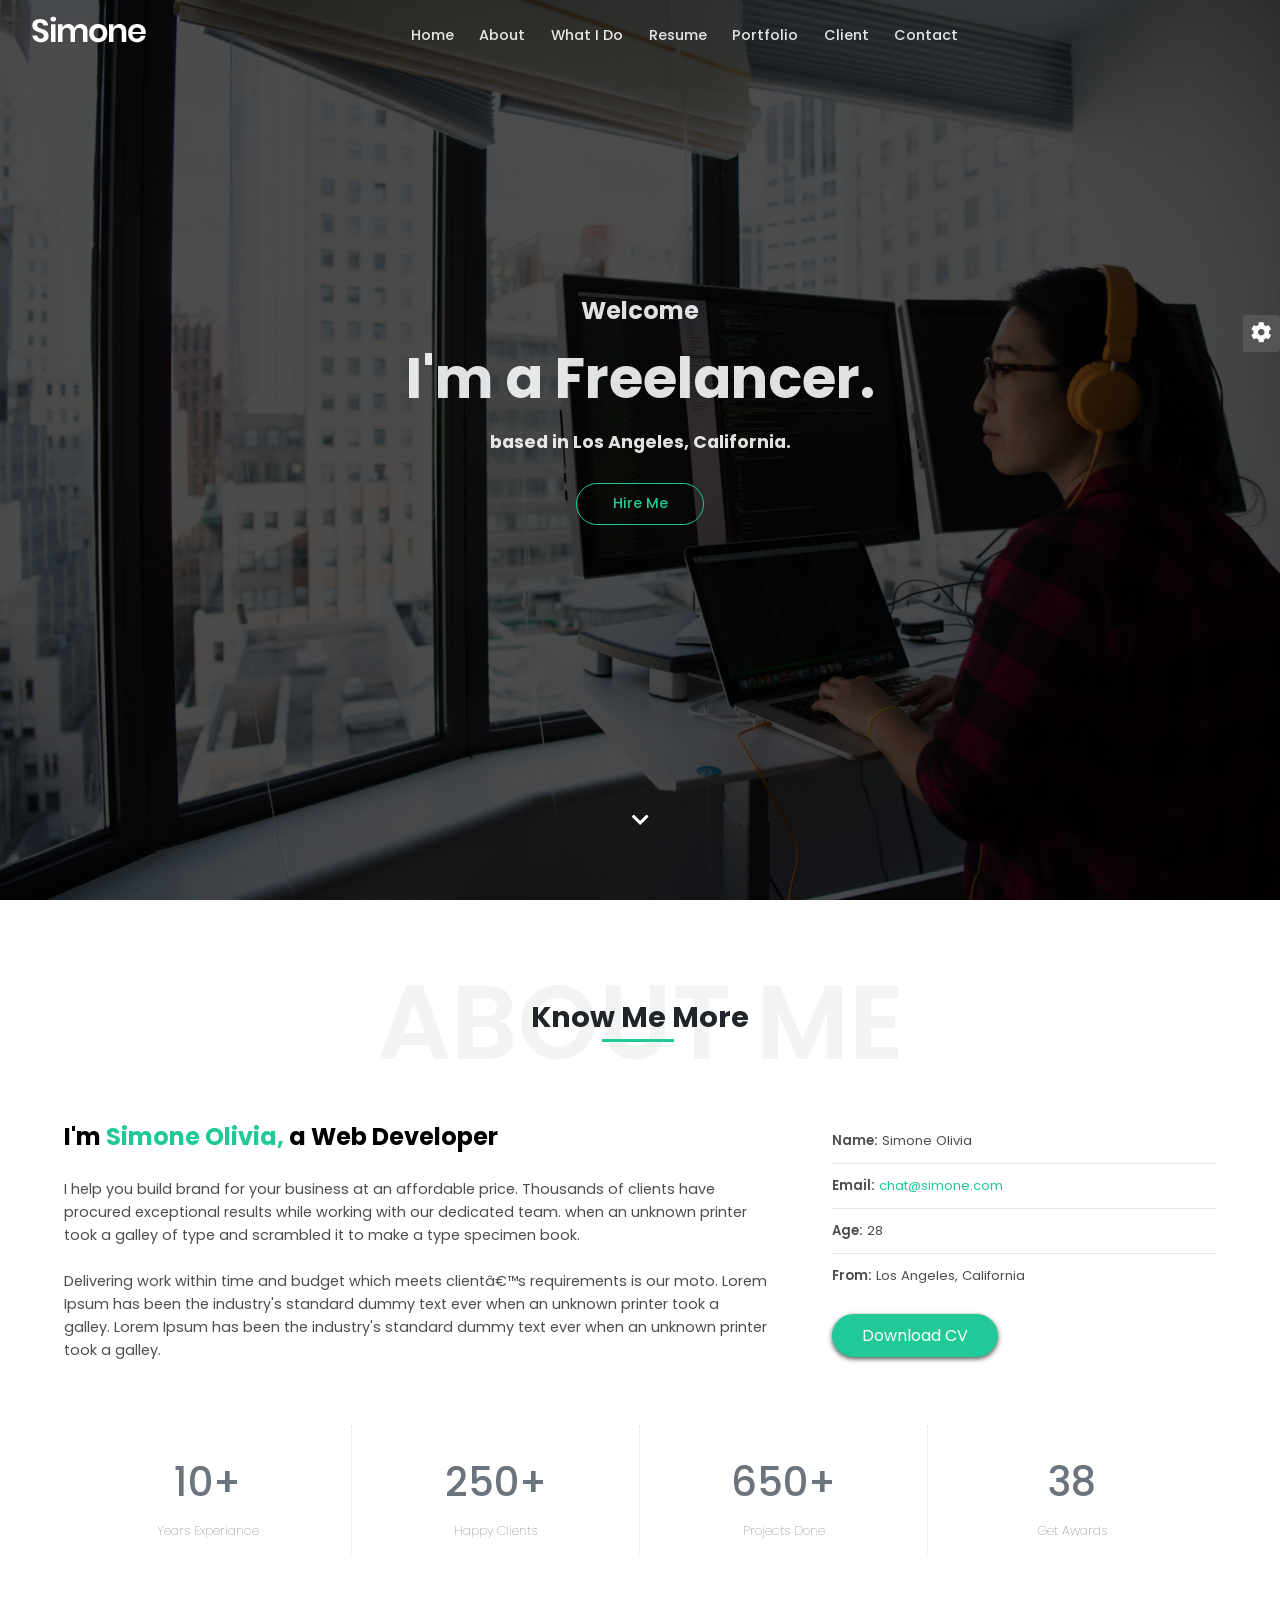
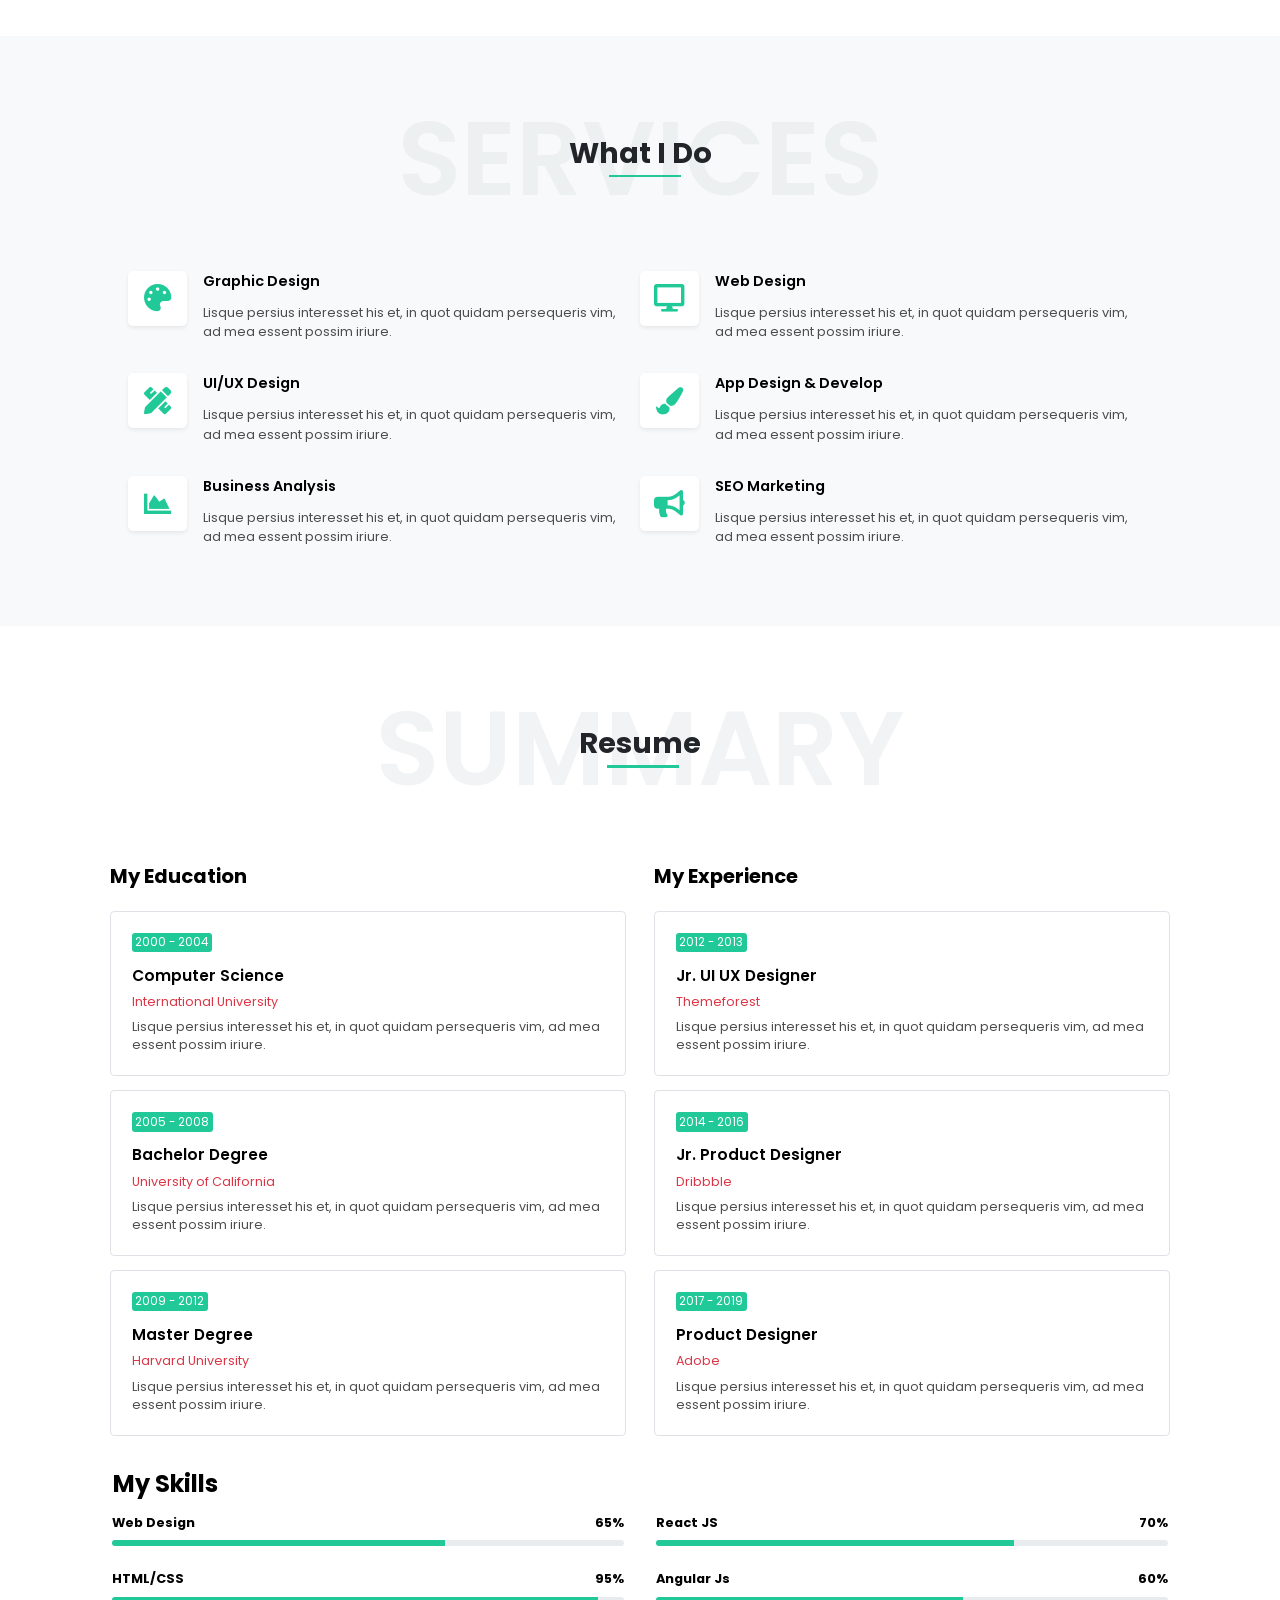
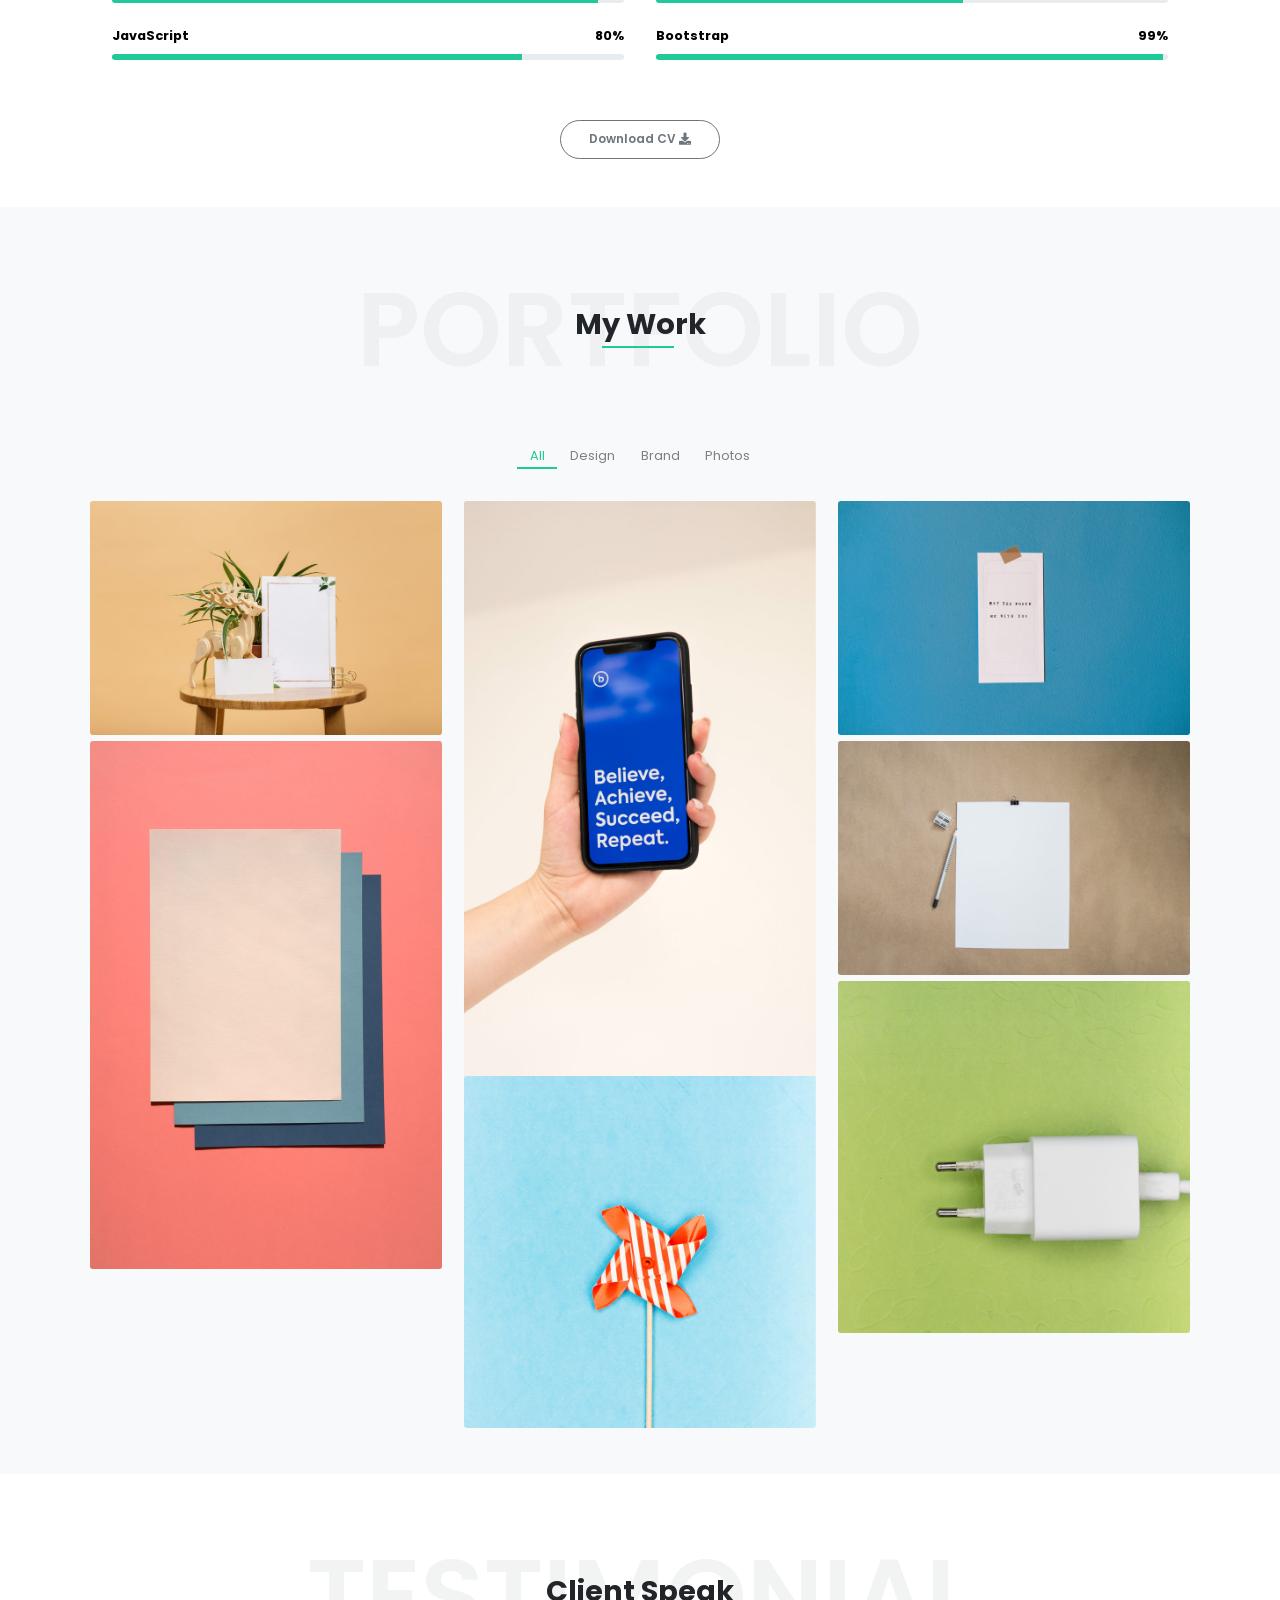
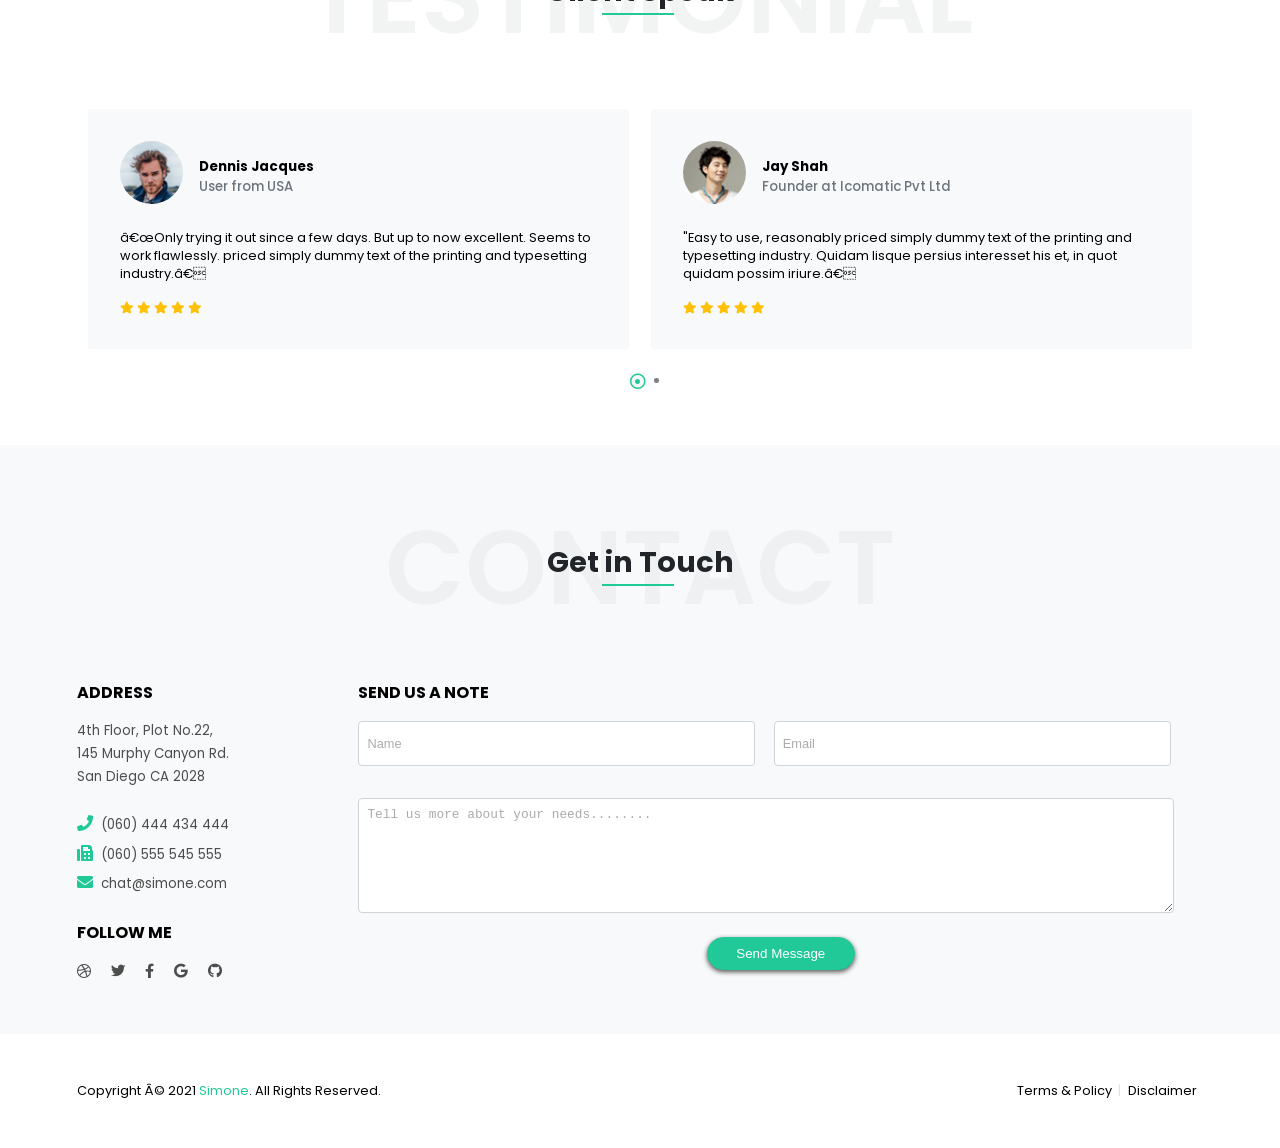
==== home.html @ be61c8c8 "first commit" ====
<html>

<head>
    <title>Simone - Personal Portfolio Template</title>
    <link rel="stylesheet" href="css/all.min.css">
    <link href="https://fonts.googleapis.com/css2?family=Poppins&display=swap" rel="stylesheet">
    <link rel="stylesheet" href="css/style.css">
</head>

<body>

    <section class="home">
        <a href="" class="fas fa-cog setting"></a>
        <nav class="nav-bar">
            <div class="logo">
                <a href="#home">
                    <img src="images/logo-light.png" alt="logo">
                </a>
            </div>
            <a href="" class="toggle"><i class="fas fa-bars"></i></a>
            <div class="ul-nav">
                <ul>
                    <li><a href="#home">Home</a></li>
                    <li><a href="#about">About</a></li>
                    <li><a href="#whatido">What I Do</a></li>
                    <li><a href="#resume">Resume</a></li>
                    <li><a href="#portfolio">Portfolio</a></li>
                    <li><a href="#client">Client</a></li>
                    <li><a href="#contact">Contact</a></li>
                </ul>
            </div>
        </nav>
        <div class="content">
            <div class="bg-layer">
                <div class="for-center">
                    <h3>Welcome</h3>
                    <h1>I'm a Freelancer.</h1>
                    <h4>based in Los Angeles, California.</h4>
                    <a href="#contact" class="btn">Hire Me</a>
                </div>
                <a href="#about" class="icon"><i class="fa fa-chevron-down"></i></a>
            </div>
        </div>
    </section>

    <section class="about" id="about">
        <h2 class="layer2">Know Me More</h2>
        <span class="layer1">ABOUT ME</span>
        <div class="about-content">
            <div class="paragraph">
                <h2>I'm <span class="green">Simone Olivia,</span> a Web Developer</h2>
                <p>I help you build brand for your business at an affordable price. Thousands of clients have procured
                    exceptional results while working with our dedicated team. when an unknown printer took a galley of
                    type
                    and
                    scrambled it to make a type specimen book. <br> <br>

                    Delivering work within time and budget which meets clientâ€™s requirements is our moto. Lorem Ipsum
                    has
                    been
                    the industry's standard dummy text ever when an unknown printer took a galley. Lorem Ipsum has been
                    the
                    industry's standard dummy text ever when an unknown printer took a galley.</p>
            </div>
            <div class="about-info">
                <h4 class="bord-bottom"><span class="bold">Name:</span> Simone Olivia</h4>
                <h4 class="bord-bottom"><span class="bold">Email:</span> <span class="green"> chat@simone.com</span>
                </h4>
                <h4 class="bord-bottom"><span class="bold">Age:</span> 28</h4>
                <h4><span class="bold">From:</span> Los Angeles, California</h4>
                <a href="" class="download-btn">Download CV</a>
            </div>
        </div>
    </section>

    <section class="cv">
        <div class="bord-right for-width">
            <h3>10+</h3>
            <h4>Years Experiance</h4>
        </div>
        <div class="bord-right for-width">
            <h3>250+</h3>
            <h4>Happy Clients</h4>
        </div>
        <div class="bord-right bord-top for-width">
            <h3>650+</h3>
            <h4>Projects Done</h4>
        </div>
        <div class="for-width bord-top">
            <h3>38</h3>
            <h4>Get Awards</h4>
        </div>
    </section>

    <section class="bg-grey" id="whatido">
        <div class="whatido">
            <div class="all-head">
                <h2 class="layer2">What I Do</h2>
                <span class="layer1">SERVICES</span>
            </div>
            <div class="services">
                <div class="service">
                    <i class="fas fa-palette service-icon"></i>
                    <div class="service-content">
                        <h3>Graphic Design</h3>
                        <p>
                            Lisque persius interesset his et, in quot quidam persequeris vim, ad mea essent possim
                            iriure.
                        </p>
                    </div>
                </div>
                <div class="service">
                    <i class="fas fa-desktop service-icon"></i>
                    <div class="service-content">
                        <h3>Web Design</h3>
                        <p>
                            Lisque persius interesset his et, in quot quidam persequeris vim, ad mea essent possim
                            iriure.
                        </p>
                    </div>
                </div>
                <div class="service">
                    <i class="fas fa-pencil-ruler service-icon"></i>
                    <div class="service-content">
                        <h3>UI/UX Design</h3>
                        <p>
                            Lisque persius interesset his et, in quot quidam persequeris vim, ad mea essent possim
                            iriure.
                        </p>
                    </div>
                </div>
                <div class="service">
                    <i class="fas fa-paint-brush service-icon"></i>
                    <div class="service-content">
                        <h3>App Design & Develop</h3>
                        <p>
                            Lisque persius interesset his et, in quot quidam persequeris vim, ad mea essent possim
                            iriure.
                        </p>
                    </div>
                </div>
                <div class="service">
                    <i class="fas fa-chart-area service-icon"></i>
                    <div class="service-content">
                        <h3>Business Analysis</h3>
                        <p>
                            Lisque persius interesset his et, in quot quidam persequeris vim, ad mea essent possim
                            iriure.
                        </p>
                    </div>
                </div>
                <div class="service">
                    <i class="fas fa-bullhorn service-icon"></i>
                    <div class="service-content">
                        <h3>SEO Marketing</h3>
                        <p>
                            Lisque persius interesset his et, in quot quidam persequeris vim, ad mea essent possim
                            iriure.
                        </p>
                    </div>
                </div>
            </div>
        </div>
    </section>

    <section class="resume" id="resume">
        <div class="all-head">
            <h2 class="layer2">Resume</h2>
            <span class="layer1">SUMMARY</span>
        </div>
        <div class="my-resume">
            <div class="resume-info">
                <h2>My Education</h2>
                <div class="card">
                    <h5>2000 - 2004</h5>
                    <h3>Computer Science</h3>
                    <h4>International University</h4>
                    <p>Lisque persius interesset his et, in quot quidam persequeris vim, ad mea essent possim iriure.
                    </p>
                </div>
            </div>
            <div class="resume-info order-2">
                <h2>My Experience</h2>
                <div class="card">
                    <h5>2012 - 2013</h5>
                    <h3>Jr. UI UX Designer</h3>
                    <h4>Themeforest</h4>
                    <p>Lisque persius interesset his et, in quot quidam persequeris vim, ad mea essent possim iriure.
                    </p>
                </div>
            </div>
            <div class="resume-info order-3">
                <div class="card">
                    <h5>2005 - 2008</h5>
                    <h3>Bachelor Degree</h3>
                    <h4>University of California</h4>
                    <p>Lisque persius interesset his et, in quot quidam persequeris vim, ad mea essent possim iriure.
                    </p>
                </div>
            </div>
            <div class="resume-info order-4">
                <div class="card">
                    <h5>2014 - 2016</h5>
                    <h3>Jr. Product Designer</h3>
                    <h4>Dribbble</h4>
                    <p>Lisque persius interesset his et, in quot quidam persequeris vim, ad mea essent possim iriure.
                    </p>
                </div>
            </div>
            <div class="resume-info order-5">
                <div class="card">
                    <h5>2009 - 2012</h5>
                    <h3>Master Degree</h3>
                    <h4>Harvard University</h4>
                    <p>Lisque persius interesset his et, in quot quidam persequeris vim, ad mea essent possim iriure.
                    </p>
                </div>
            </div>
            <div class="resume-info order-6">
                <div class="card">
                    <h5>2017 - 2019</h5>
                    <h3>Product Designer</h3>
                    <h4>Adobe</h4>
                    <p>Lisque persius interesset his et, in quot quidam persequeris vim, ad mea essent possim iriure.
                    </p>
                </div>
            </div>
        </div>

        <h2 style="padding: 1rem 0.7em 0;">My Skills</h2>
        <div class="my-skills">
            <div class="skills">
                <div class="skills-row">
                    <h4>Web Design</h4>
                    <h4>65%</h4>
                </div>
                <div class="line">
                    <div class="div-green" style="width: 65%;"></div>
                    <div class="div-grey" style="width: 35%;"></div>
                </div>
            </div>
            <div class="skills order-2">
                <div class="skills-row">
                    <h4>React JS</h4>
                    <h4>70%</h4>
                </div>
                <div class="line">
                    <div class="div-green" style="width: 70%;"></div>
                    <div class="div-grey" style="width: 30%;"></div>
                </div>
            </div>
            <div class="skills order-3">
                <div class="skills-row">
                    <h4>HTML/CSS</h4>
                    <h4>95%</h4>
                </div>
                <div class="line">
                    <div class="div-green" style="width: 95%;"></div>
                    <div class="div-grey" style="width: 5%;"></div>
                </div>
            </div>
            <div class="skills order-4">
                <div class="skills-row">
                    <h4>Angular Js</h4>
                    <h4>60%</h4>
                </div>
                <div class="line">
                    <div class="div-green" style="width: 60%;"></div>
                    <div class="div-grey" style="width: 40%;"></div>
                </div>
            </div>
            <div class="skills order-5">
                <div class="skills-row">
                    <h4>JavaScript</h4>
                    <h4>80%</h4>
                </div>
                <div class="line">
                    <div class="div-green" style="width: 80%;"></div>
                    <div class="div-grey" style="width: 20%;"></div>
                </div>
            </div>
            <div class="skills order-6">
                <div class="skills-row">
                    <h4>Bootstrap</h4>
                    <h4>99%</h4>
                </div>
                <div class="line">
                    <div class="div-green" style="width: 99%;"></div>
                    <div class="div-grey" style="width: 1%;"></div>
                </div>
            </div>
        </div>
        <div class="btn-download">
            <a href="">Download CV <i class="fas fa-download"></i></a>
        </div>
    </section>

    <section class="portfolio bg-grey" id="portfolio">
        <div class="all-head">
            <h2 class="layer2">My Work</h2>
            <span class="layer1">PORTFOLIO</span>
        </div>
        <nav class="nav-work">
            <ul>
                <li class="active"><a href="">All</a></li>
                <li class="active-grey"><a href="">Design</a></li>
                <li class="active-grey"><a href="">Brand</a></li>
                <li class="active-grey"><a href="">Photos</a></li>
            </ul>
        </nav>
        <div class="my-work">
            <div class="project-layer position0">
                <a href="">
                    <img src="images/projects/project-1.jpg" alt="myproject">
                    <div class="project-layer2">
                        <h4>Project Titile</h4>
                        <h5>Category</h5>
                    </div>
                </a>
            </div>
            <div class="project-layer position1">
                <a href="">
                    <img src="images/projects/project-2.jpg" alt="myproject">
                    <div class="project-layer2">
                        <h4>Project Titile</h4>
                        <h5>Category</h5>
                    </div>
                </a>
            </div>
            <div class="position2 project-layer">
                <a href="">
                    <img src="images/projects/project-3.jpg" alt="myproject">
                    <div class="project-layer2">
                        <h4>Project Titile</h4>
                        <h5>Category</h5>
                    </div>
                </a>
            </div>
            <div class="position3 project-layer">
                <a href="">
                    <img src="images/projects/project-4.jpg" alt="myproject">
                    <div class="project-layer2">
                        <h4>Project Titile</h4>
                        <h5>Category</h5>
                    </div>
                </a>
            </div>
            <div class="position4 project-layer">
                <a href="">
                    <img src="images/projects/project-5.jpg" alt="myproject">
                    <div class="project-layer2">
                        <h4>Project Titile</h4>
                        <h5>Category</h5>
                    </div>
                </a>
            </div>
            <div class="position5 project-layer">
                <a href="">
                    <img src="images/projects/project-6.jpg" alt="myproject">
                    <div class="project-layer2">
                        <h4>Project Titile</h4>
                        <h5>Category</h5>
                    </div>
                </a>
            </div>
            <div class="position6 project-layer">
                <a href="">
                    <img src="images/projects/project-7.jpg" alt="myproject">
                    <div class="project-layer2">
                        <h4>Project Titile</h4>
                        <h5>Category</h5>
                    </div>
                </a>
            </div>
        </div>
    </section>

    <section class="reviews" id="review">
        <div class="all-head">
            <h2 class="layer2">Client Speak</h2>
            <span class="layer1">TESTIMONIAL</span>
        </div>
        <div class="review">
            <div class="my-review review-width">
                <div class="acount-info">
                    <img src="images/testimonial/client-sm-3.jpg" alt="">
                    <div class="username">
                        <h5>Dennis Jacques</h5>
                        <h5 class="color-grey">User from USA</h5>
                    </div>
                </div>
                <p>â€œOnly trying it out since a few days. But up to now excellent. Seems to work flawlessly. priced
                    simply
                    dummy text of the printing and typesetting industry.â€</p>
                <div style="font-size: 0.75rem;">
                    <i class="fas fa-star light"></i>
                    <i class="fas fa-star light"></i>
                    <i class="fas fa-star light"></i>
                    <i class="fas fa-star light"></i>
                    <i class="fas fa-star light"></i>
                </div>
            </div>
            <div class="my-review for-hide">
                <div class="acount-info">
                    <img src="images/testimonial/client-sm-1.jpg" alt="">
                    <div class="username">
                        <h5>Jay Shah</h5>
                        <h5 class="color-grey">Founder at Icomatic Pvt Ltd</h5>
                    </div>
                </div>
                <p>"Easy to use, reasonably priced simply dummy text of the printing and typesetting industry. Quidam
                    lisque
                    persius interesset his et, in quot quidam possim iriure.â€</p>
                <div style="font-size: 0.75rem;">
                    <i class="fas fa-star light"></i>
                    <i class="fas fa-star light"></i>
                    <i class="fas fa-star light"></i>
                    <i class="fas fa-star light"></i>
                    <i class="fas fa-star light"></i>
                </div>
            </div>
        </div>
        <div style="display: flex; justify-content: center; margin-bottom:3rem;">
            <a href="" style="margin: 0.5rem;"><i class="far fa-dot-circle"
                    style="color: #20c997;text-shadow: 0px 0px 5px rgba(0 ,0 ,0 , 10%);"></i></a>
            <a href="" class="click">
                <div></div>
            </a>
        </div>

    </section>

    <section class="bg-grey" id="contact">
        <div class="all-head">
            <h2 class="layer2">Get in Touch</h2>
            <span class="layer1">CONTACT</span>
        </div>
        <div class="contact">
            <div class="details order-3">
                <h4>ADDRESS</h4>
                <div>
                    <h5>4th Floor, Plot No.22,</h5>
                    <h5>145 Murphy Canyon Rd.</h5>
                    <h5>San Diego CA 2028</h5>
                </div>
                <br>
                <ul>
                    <li>
                        <i class="fas fa-phone"></i>
                        <h5>(060) 444 434 444</h5>
                    </li>
                    <li>
                        <i class="fas fa-fax"></i>
                        <h5>(060) 555 545 555</h5>
                    </li>
                    <li>
                        <i class="fas fa-envelope"></i>
                        <h5>chat@simone.com</h5>
                    </li>
                </ul>
                <h4>FOLLOW ME</h4>
                <div class="brand">
                    <a href="https://dribbble.com/" class="tooltip">
                        <i class="fab fa-dribbble">
                            <span class="website-name">Dribbble</span>
                        </i>
                    </a>
                    <a href="https://twitter.com/" class="tooltip">
                        <i class="fab fa-twitter">
                            <span class="website-name">Twitter</span>
                        </i>
                    </a>
                    <a href="https://facebook.com/" class="tooltip">
                        <i class="fab fa-facebook-f">
                            <span class="website-name">Facebook</span>
                        </i>
                    </a>
                    <a href="https://google.com/" class="tooltip">
                        <i class="fab fa-google">
                            <span class="website-name">Google</span>
                        </i>
                    </a>
                    <a href="https://github.com/" class="tooltip">
                        <i class="fab fa-github">
                            <span class="website-name">Github</span>
                        </i>
                    </a>
                </div>
            </div>
            <div class="contact-form">
                <h4>SEND US A NOTE</h4>
                <input type="text" name="name" placeholder="Name" required>
                <input type="email" name="email" placeholder="Email" required>
                <textarea name="form-message" class="form-control" required
                    placeholder="Tell us more about your needs........"></textarea>
                <div class="send-msg">
                    <button class="download-btn" type="submit">Send Message </button>
                </div>
            </div>
        </div>
    </section>

    <footer class="footer">
        <p>Copyright Â© 2021 <a href="">Simone</a>. All Rights Reserved.</p>
        <div class="policy">
            <h5>Terms & Policy</h5>
            <span>|</span>
            <h5>Disclaimer</h5>
        </div>
    </footer>

</body>

</html>
---- css/style.css ----
/*
* Prefixed by https://autoprefixer.github.io
* PostCSS: v8.3.6,
* Autoprefixer: v10.3.1
* Browsers: last 4 version
*/

html {
    font-size: 16px;
}

body {
    font-family: "Poppins", sans-serif;
}

* {
    -webkit-box-sizing: border-box;
    box-sizing: border-box;
    margin: 0;
    padding: 0;
}

::-moz-selection {
    background-color: #20c997;
    color: white;
}

::selection {
    background-color: #20c997;
    color: white;
}

.setting {
    color: white;
    text-decoration: none;
    font-size: 1.3rem;
    padding: 0.5rem;
    border-radius: 0.2rem;
    background-color: #555;
    position: fixed;
    top: 35vh;
    right: 0;
}

.nav-bar {
    visibility: visible;
    position: absolute;
    top: 0;
    left: 0;
    right: 0;
    background-color: transparent;
    display: -webkit-box;
    display: -ms-flexbox;
    display: flex;
    overflow: hidden;
}

.fa-bars {
    visibility: hidden;
}

.logo {
    width: 30%;
    padding: 1rem 2rem;
}

.ul-nav ul {
    visibility: visible;
    list-style-type: none;
    display: -webkit-box;
    display: -ms-flexbox;
    display: flex;
    -webkit-box-align: center;
    -ms-flex-align: center;
    align-items: center;
}

.ul-nav ul li {
    padding: 1.4rem 0.8rem;
}

.ul-nav ul li a {
    color: rgba(250, 250, 250, 0.9);
    text-decoration: none;
    font-weight: 500;
    -webkit-transition: color 1s;
    -o-transition: color 1s;
    transition: color 1s;
    font-size: 0.9rem;
}

.ul-nav ul li a:hover {
    color: #20c997;
}

.content {
    background-image: url(../images/intro-bg.jpg);
    background-size: cover;
    height: 100vh;
    background-repeat: no-repeat;
    background-attachment: fixed;
}

.bg-layer {
    background-color: rgba(0, 0, 0, 0.7);
    background-size: 100%;
    height: 100vh;
    color: rgba(250, 250, 250, 0.9);
}

.for-center {
    display: -webkit-box;
    display: -ms-flexbox;
    display: flex;
    -webkit-box-orient: vertical;
    -webkit-box-direction: normal;
    -ms-flex-direction: column;
    flex-direction: column;
    -webkit-box-pack: center;
    -ms-flex-pack: center;
    justify-content: center;
    -webkit-box-align: center;
    -ms-flex-align: center;
    align-items: center;
    height: 90vh;
}

.bg-layer h3 {
    padding: 0.5rem;
    font-size: 1.5rem;
}

.bg-layer h1 {
    font-size: 3.5rem;
    font-weight: bold;
}

.bg-layer h4 {
    padding: 0.5rem;
    font-size: 1.1rem;
}

.btn {
    border: #20c997 solid 0.1rem;
    padding: 0.6rem 2.2rem;
    font-size: 0.9rem;
    margin-top: 1.2rem;
    color: #20c997;
    border-radius: 50rem;
    font-weight: 500;
    -webkit-transition: all 1s;
    -o-transition: all 1s;
    transition: all 1s;
    text-decoration: none;
}

.btn:hover {
    color: white;
    background-color: #20c997;
}

.icon {
    position: relative;
    display: -webkit-box;
    display: -ms-flexbox;
    display: flex;
    -webkit-box-pack: center;
    -ms-flex-pack: center;
    justify-content: center;
    -webkit-animation: swipe 2s infinite;
    animation: swipe 2s infinite;
    color: white;
    font-size: 1.2rem;
    text-decoration: none;
}

@-webkit-keyframes swipe {
    0% {
        top: 0;
        opacity: 0;
    }

    100% {
        top: 30;
        opacity: 1;
    }
}

@keyframes swipe {
    0% {
        top: 0;
        opacity: 0;
    }

    100% {
        top: 30;
        opacity: 1;
    }
}

.about {
    padding: 6rem 0 2rem;
    position: relative;
    display: -webkit-box;
    display: -ms-flexbox;
    display: flex;
    -webkit-box-orient: vertical;
    -webkit-box-direction: normal;
    -ms-flex-direction: column;
    flex-direction: column;
}

.layer1 {
    position: absolute;
    color: #dee3e4;
    font-size: 6.5rem;
    font-weight: 600;
    opacity: 0.4;
    -ms-flex-item-align: center;
    -ms-grid-row-align: center;
    align-self: center;
    top: 45px;
}

.layer2 {
    width: 100%;
    color: #212529;
    font-size: 1.8rem;
    text-align: center;
    position: relative;
    z-index: 1;
}

.layer2::after {
    content: '';
    height: 0.17rem;
    width: 4.5rem;
    background-color: #20c997;
    position: absolute;
    top: 100%;
    left: 47%;
    z-index: 2;
}

.about-content {
    display: -webkit-box;
    display: -ms-flexbox;
    display: flex;
    -webkit-box-orient: horizontal;
    -webkit-box-direction: normal;
    -ms-flex-direction: row;
    flex-direction: row;
    -webkit-box-pack: space-evenly;
    -ms-flex-pack: space-evenly;
    justify-content: space-evenly;
    margin-top: 5rem;
}

.about-content .paragraph {
    width: 55%;
}

.paragraph h2 {
    padding-bottom: 0.5rem;
}

.green {
    color: #20c997;
}

.about-content .about-info {
    width: 30%;
}

.paragraph p {
    color: #4c4d4d;
    margin: 1rem 0;
    font-size: 0.9rem;
    line-height: 1.6;
}

.bold {
    font-weight: 600;
}

.about-info h4 {
    color: #4c4d4d;
    font-weight: normal;
    font-size: 0.82rem;
}

.about-info .bord-bottom {
    border-bottom: 0.1rem solid #eaeaea;
}

.about-info h4 {
    padding: 0.75rem 0;
}

.download-btn {
    display: inline-block;
    text-decoration: none;
    color: white;
    background-color: #20c997;
    border-radius: 50rem;
    border: solid 0.1rem #20c997;
    margin: 1rem 0;
    padding: 0.5rem 1.8rem;
    -webkit-box-shadow: 0px 2px 5px #000a;
    box-shadow: 0px 2px 5px #000a;
    -webkit-transition: all 1s;
    -o-transition: all 1s;
    transition: all 1s;
}

.download-btn:hover {
    background-color: #1baa80;
    border-color: #1baa80;
}

.cv {
    display: -webkit-box;
    display: -ms-flexbox;
    display: flex;
    -webkit-box-orient: horizontal;
    -webkit-box-direction: normal;
    -ms-flex-direction: row;
    flex-direction: row;
    -ms-flex-wrap: wrap;
    flex-wrap: wrap;
    -webkit-box-pack: space-evenly;
    -ms-flex-pack: space-evenly;
    justify-content: space-evenly;
    width: 90%;
    margin: 0 auto 4rem;
}

.cv h3 {
    color: #6c757d;
    font-size: 2.5rem;
    font-weight: 500;
    padding: 0.6rem 0;
}

.cv h4 {
    color: #4c4d4d;
    font-size: 0.8rem;
    font-weight: 100;
}

.for-width {
    display: -webkit-box;
    display: -ms-flexbox;
    display: flex;
    -webkit-box-orient: vertical;
    -webkit-box-direction: normal;
    -ms-flex-direction: column;
    flex-direction: column;
    width: 25%;
    padding: 1rem 0;
    margin: 1rem 0;
    -ms-flex-line-pack: center;
    align-content: center;
    -webkit-box-pack: center;
    -ms-flex-pack: center;
    justify-content: center;
    text-align: center;
}

.bord-right {
    border-right: 0.1rem dotted #dee3e4;
}

.bg-grey {
    background-color: #f8f9fa;
}

.whatido {
    width: 80%;
    margin: auto;
    background-color: #f8f9fa;
    padding: 0 0 3rem 0;
}

.all-head {
    padding: 6rem 0;
    position: relative;
    display: -webkit-box;
    display: -ms-flexbox;
    display: flex;
    -webkit-box-orient: vertical;
    -webkit-box-direction: normal;
    -ms-flex-direction: column;
    flex-direction: column;
}

.services {
    display: -webkit-box;
    display: -ms-flexbox;
    display: flex;
    -webkit-box-orient: horizontal;
    -webkit-box-direction: normal;
    -ms-flex-flow: row wrap;
    flex-flow: row wrap;
    -webkit-box-pack: space-evenly;
    -ms-flex-pack: space-evenly;
    justify-content: space-evenly;
}

.service {
    width: 50%;
    display: -webkit-box;
    display: -ms-flexbox;
    display: flex;
    padding: 0 0 2rem;
}

.service-icon {
    color: #20c997;
    background-color: white;
    display: -webkit-box;
    display: -ms-flexbox;
    display: flex;
    width: 85px;
    height: 55px;
    font-size: 1.7rem;
    border-radius: 5px;
    -webkit-box-align: center;
    -ms-flex-align: center;
    align-items: center;
    -webkit-box-pack: center;
    -ms-flex-pack: center;
    justify-content: center;
    -webkit-box-shadow: 0 .125rem .25rem rgba(0, 0, 0, .075);
    box-shadow: 0 .125rem .25rem rgba(0, 0, 0, .075);
}

.service-content {
    padding: 0 1rem;
}

.service-content h3 {
    font-size: 0.9rem;
    font-weight: 600;
}

.service-content p {
    font-size: 0.8rem;
    color: #4c4d4d;
    padding-top: 0.7rem;
    line-height: 1.5;
}

.resume {
    width: 85%;
    margin: auto;
}

.my-resume {
    display: -webkit-box;
    display: -ms-flexbox;
    display: flex;
    -webkit-box-orient: horizontal;
    -webkit-box-direction: normal;
    -ms-flex-flow: row wrap;
    flex-flow: row wrap;
    -webkit-box-pack: center;
    -ms-flex-pack: center;
    justify-content: center;
    -webkit-box-align: center;
    -ms-flex-align: center;
    align-items: center;
}

.resume-info {
    width: 50%;
    font-size: 14px;
    padding: 0 1em 1em;
}

.resume-info h2 {
    font-size: 1.4em;
    padding-bottom: 1em;
}

.card {
    border: solid 1px #dee2e6;
    padding: 1.5em;
    border-radius: 0.3em;
}

.card h5 {
    display: inline-block;
    background-color: #20c997;
    border-radius: 3px;
    color: white;
    font-weight: normal;
    padding: 0.1em 0.3em;
    margin-bottom: 1em;
}

.card h3 {
    font-weight: 600;
    font-size: 1.1em;
    padding-bottom: 0.4em;
}

.card h4 {
    font-weight: 400;
    padding-bottom: 0.6em;
    color: #dc3545;
    font-size: 0.9em;
}

.card p {
    font-size: 0.9em;
    font-weight: 400;
    color: #4c4d4d;
}

.my-skills {
    display: -webkit-box;
    display: -ms-flexbox;
    display: flex;
    -webkit-box-orient: horizontal;
    -webkit-box-direction: normal;
    -ms-flex-flow: row wrap;
    flex-flow: row wrap;
    -webkit-box-pack: start;
    -ms-flex-pack: start;
    justify-content: flex-start;
    -webkit-box-align: center;
    -ms-flex-align: center;
    align-items: center;
    padding-bottom: 3em;
}

.skills-row {
    display: -webkit-box;
    display: -ms-flexbox;
    display: flex;
    -ms-flex-wrap: wrap;
    flex-wrap: wrap;
    -webkit-box-pack: justify;
    -ms-flex-pack: justify;
    justify-content: space-between;
    padding: 1em 0 0.7em;
    font-size: 0.8em;
}

.skills {
    width: 50%;
    padding: 0 1em 0.7em;
}

.line {
    display: -webkit-box;
    display: -ms-flexbox;
    display: flex;
}

.div-green {
    background-color: #20c997;
    height: 6px;
    border-top-left-radius: 3px;
    border-bottom-left-radius: 3px;
}

.div-grey {
    background-color: #e9ecef;
    height: 6px;
    border-top-right-radius: 3px;
    border-bottom-right-radius: 3px;
}

.btn-download {
    display: -webkit-box;
    display: -ms-flexbox;
    display: flex;
    -webkit-box-pack: center;
    -ms-flex-pack: center;
    justify-content: center;
    padding-bottom: 3rem;
}

.btn-download a {
    font-size: 0.75em;
    font-weight: 600;
    text-decoration: none;
    color: #6c757d;
    border: #6c757d solid 1.5px;
    padding: 0.8em 2.3em;
    border-radius: 50rem;
    -webkit-transition: all 1s;
    -o-transition: all 1s;
    transition: all 1s;
}

.btn-download a:hover {
    color: white;
    background-color: #6c757d;
}

.nav-work {
    display: -webkit-box;
    display: -ms-flexbox;
    display: flex;
    -webkit-box-pack: center;
    -ms-flex-pack: center;
    justify-content: center;
    padding-bottom: 2rem;
}

.nav-work ul {
    list-style-type: none;
    display: -webkit-box;
    display: -ms-flexbox;
    display: flex;
}

.nav-work ul li {
    padding: 0 0.8rem;
}

.nav-work ul li a {
    display: inline-block;
    text-decoration: none;
    -webkit-transition: color 1s;
    -o-transition: color 1s;
    transition: color 1s;
    font-size: 0.8rem;
}

.nav-work ul li a:hover {
    color: #20c997;
}

.active {
    border-bottom: solid 2px #20c997;
}

.active a {
    color: #20c997;
}

.active-grey a {
    color: #7b8084;
}

.my-work {
    background-color: #f8f9fa;
    height: 973px;
    display: -webkit-box;
    display: -ms-flexbox;
    display: flex;
    -webkit-box-orient: horizontal;
    -webkit-box-direction: normal;
    -ms-flex-flow: row wrap;
    flex-flow: row wrap;
    -webkit-box-pack: justify;
    -ms-flex-pack: justify;
    justify-content: space-between;
    width: 86%;
    margin: auto;
    position: relative;
}

.project-layer {
    width: 32%;
    display: inline-block;
    padding-bottom: 1rem;
}

.my-work a {
    width: 100%;
    display: inline-block;
    text-decoration: none;
    position: relative;
    border-radius: 3px;
    overflow: hidden;
}

.my-work a img {
    width: 100%;
    -webkit-transition: all 0.2s;
    -o-transition: all 0.2s;
    transition: all 0.2s;
}

.position0 {
    position: absolute;
    top: 0;
    left: 0;
}

.position1 {
    position: absolute;
    top: 0;
    left: 50%;
    -webkit-transform: translateX(-50%);
    -ms-transform: translateX(-50%);
    transform: translateX(-50%);
}

.position2 {
    position: absolute;
    top: 0;
    right: 0;
}

.position3 {
    position: absolute;
    top: 240px;
    left: 0;
}

.position4 {
    position: absolute;
    top: 240px;
    right: 0;
}

.position5 {
    position: absolute;
    top: 480px;
    right: 0;
}

.position6 {
    position: absolute;
    top: 575px;
    left: 50%;
    -webkit-transform: translateX(-50%);
    -ms-transform: translateX(-50%);
    transform: translateX(-50%);
}

.project-layer2 {
    width: 100%;
    height: 100%;
    top: 0;
    position: absolute;
    background-color: rgba(0, 0, 0, 0.7);
    font-weight: 400;
    color: white;
    z-index: 2;
    display: -webkit-box;
    display: -ms-flexbox;
    display: flex;
    -webkit-box-orient: vertical;
    -webkit-box-direction: normal;
    -ms-flex-direction: column;
    flex-direction: column;
    -webkit-box-pack: center;
    -ms-flex-pack: center;
    justify-content: center;
    -webkit-box-align: center;
    -ms-flex-align: center;
    align-items: center;
    opacity: 0;
    -webkit-transition: opacity 0.2s;
    -o-transition: opacity 0.2s;
    transition: opacity 0.2s;
}

.project-layer:hover img {
    -webkit-transform: scale(1.04);
    -ms-transform: scale(1.04);
    transform: scale(1.04);
    -webkit-filter: blur(2px);
    filter: blur(2px);
}

.project-layer2:hover {
    opacity: 1;
}

.review {
    width: 88%;
    margin: 0 auto 1em;
    display: -webkit-box;
    display: -ms-flexbox;
    display: flex;
    -ms-flex-pack: distribute;
    justify-content: space-around;
}

.my-review {
    width: 48%;
    background-color: #f8f9fa;
    border-radius: 3px;
    padding: 2rem;
}

.light {
    color: #ffc107;
}

.acount-info {
    display: -webkit-box;
    display: -ms-flexbox;
    display: flex;
}

.username {
    display: -webkit-box;
    display: -ms-flexbox;
    display: flex;
    -webkit-box-orient: vertical;
    -webkit-box-direction: normal;
    -ms-flex-direction: column;
    flex-direction: column;
    padding: 1rem;
}

.acount-info img {
    border-radius: 50%;
    width: 63px;
    height: 63px;
}

.color-grey {
    color: #6c757d;
    font-weight: 500;
}

.my-review p {
    font-size: 0.8rem;
    padding: 1rem 0;
}

.click {
    color: #7b8084;
    display: -webkit-box;
    display: -ms-flexbox;
    display: flex;
    -webkit-box-align: center;
    -ms-flex-align: center;
    align-items: center;
}

.click div {
    position: relative;
    height: 5px;
    width: 5px;
    background-color: #7b8084;
    border-radius: 44%;
    -webkit-transition: all 0.3s;
    -o-transition: all 0.3s;
    transition: all 0.3s;
}

.click div::before {
    content: '';
    position: absolute;
    top: 0;
    left: -5px;
    -webkit-transform: translateY(-31%);
    -ms-transform: translateY(-31%);
    transform: translateY(-31%);
    height: 12px;
    width: 12px;
    border-radius: 30px;
    border: solid 1.5px;
    border-color: #fff;
    -webkit-transition: all 0.3s;
    -o-transition: all 0.3s;
    transition: all 0.3s;
}

.click:hover div::before {
    border-color: #20c997;
    -webkit-box-shadow: 0px 0px 5px rgba(0, 0, 0, 10%);
    box-shadow: 0px 0px 5px rgba(0, 0, 0, 10%);
}

.click:hover div {
    background-color: #20c997;
    -webkit-box-shadow: 0px 0px 5px rgba(0, 0, 0, 10%);
    box-shadow: 0px 0px 5px rgba(0, 0, 0, 10%);
}

.footer {
    display: -webkit-box;
    display: -ms-flexbox;
    display: flex;
    width: 88%;
    margin: 3rem auto;
    -webkit-box-pack: justify;
    -ms-flex-pack: justify;
    justify-content: space-between;
}

.footer p {
    font-size: 0.8rem;
}

.footer a {
    text-decoration: none;
    color: #20c997;
}

.policy {
    display: -webkit-box;
    display: -ms-flexbox;
    display: flex;
}

.policy h5 {
    font-weight: normal;
    font-size: 0.8rem;
    padding: 0 0.4rem;
}

.policy h5:hover {
    color: #20c997;
}

.policy span {
    font-weight: normal;
    font-size: 0.8rem;
    color: #dee2e6;
}

.contact {
    display: -webkit-box;
    display: -ms-flexbox;
    display: flex;
    width: 88%;
    margin: auto;
    padding-bottom: 3rem;
}

.details {
    width: 25%;
}

.details h4 {
    padding-bottom: 1rem;
}

.details h5 {
    color: #4c4d4d;
    font-weight: normal;
    padding-bottom: 0.2rem;
}

.details ul {
    list-style-type: none;
    padding-bottom: 1rem;
}

.details ul li {
    display: -webkit-box;
    display: -ms-flexbox;
    display: flex;
    padding-bottom: 0.4rem;
}

.details ul i {
    color: #20c997;
    margin-right: 0.5rem;
}

.brand a {
    text-decoration: none;
    color: #4c4d4d;
    padding-right: 1rem;
    font-size: 0.9rem;
}

.brand a:hover .fa-dribbble {
    color: #ea4c89;
}

.brand a:hover .fa-twitter {
    color: #00ACEE;
}

.brand a:hover .fa-facebook-f {
    color: #3B5998;
}

.brand a:hover .fa-google {
    color: #DD4B39;
}

.brand a:hover .fa-github {
    color: #333;
}

.tooltip {
    position: relative;
}

.tooltip .website-name {
    font-size: 0.7rem;
    visibility: hidden;
    width: 60px;
    background-color: #000;
    color: #f1f0f0;
    text-align: center;
    border-radius: 3px;
    padding: 0.4rem;
    position: absolute;
    top: -140%;
    left: -70%;
    z-index: 1;
}

.tooltip .website-name::after {
    content: "";
    position: absolute;
    top: 100%;
    left: 50%;
    -webkit-transform: translateX(-50%);
    -ms-transform: translateX(-50%);
    transform: translateX(-50%);
    border: solid 5px;
    border-color: #000 #0000 #0000 #0000;
}

.tooltip:hover .website-name {
    visibility: visible;
}

.contact-form {
    width: 75%;
}

.contact-form h4 {
    padding-bottom: 1rem;
}

.contact-form input {
    border: 1px solid #ced4da;
    border-radius: 0.25rem;
    width: 47%;
    height: 45px;
    margin-right: 0.9rem;
    padding: 0.5rem;
}

.contact-form textarea {
    margin-top: 2rem;
    padding: 0.5rem;
    border: 1px solid #ced4da;
    border-radius: 0.25rem;
    width: 96.5%;
    height: 115px;
}

::-webkit-input-placeholder {
    color: #aaabac;
    font-size: 0.8rem;
}

::-moz-placeholder {
    color: #aaabac;
    font-size: 0.8rem;
}

:-ms-input-placeholder {
    color: #aaabac;
    font-size: 0.8rem;
}

::-ms-input-placeholder {
    color: #aaabac;
    font-size: 0.8rem;
}

::placeholder {
    color: #aaabac;
    font-size: 0.8rem;
}

.send-msg {
    display: -webkit-box;
    display: -ms-flexbox;
    display: flex;
    -webkit-box-pack: center;
    -ms-flex-pack: center;
    justify-content: center;
    margin-top: 0.5rem;
}

/* Extra small devices (phones, 600px and down) */

@media screen and (max-width: 600px) {
    html {
        font-size: 12px;
    }

    .toggle {
        text-decoration: none;
        text-align: center;
        display: inline-block;
        position: absolute;
        right: 5rem;
        top: 1.7rem;
    }

    .fa-bars {
        visibility: visible;
        font-size: 1.7rem;
        color: white;
    }

    .ul-nav ul {
        visibility: hidden;
    }

    .bg-layer h1 {
        font-size: 3rem;
    }

    .bg-layer h4 {
        font-size: 1.2rem;
    }

    .about {
        padding: 6rem 0 2rem;
        position: relative;
        display: -webkit-box;
        display: -ms-flexbox;
        display: flex;
        -webkit-box-orient: vertical;
        -webkit-box-direction: normal;
        -ms-flex-direction: column;
        flex-direction: column;
    }

    .layer1 {
        font-size: 5rem;
    }

    .about-content {
        -webkit-box-orient: vertical;
        -webkit-box-direction: normal;
        -ms-flex-direction: column;
        flex-direction: column;
        -webkit-box-pack: center;
        -ms-flex-pack: center;
        justify-content: center;
    }

    .about-content .paragraph {
        width: 90%;
        margin: auto;
        text-align: center;
    }

    .about-content .about-info {
        width: 95%;
        margin: auto;
    }

    .paragraph p {
        font-size: 1rem;
        padding-bottom: 2rem;
    }

    .about-info h4 {
        font-size: 1rem;
    }

    .for-width {
        width: 50%;
        margin: 0rem 0;
        -webkit-box-pack: start;
        -ms-flex-pack: start;
        justify-content: flex-start;
    }

    .bord-top {
        border-top: 0.1rem dotted #dee3e4;
    }

    .whatido {
        padding: 0 0 0 0;
    }

    .services {
        -webkit-box-orient: vertical;
        -webkit-box-direction: normal;
        -ms-flex-flow: column wrap;
        flex-flow: column wrap;
    }

    .service {
        width: 100%;
    }

    .service-content h3 {
        font-size: 1.2rem;
    }

    .service-content p {
        font-size: 1.2rem;
    }

    .my-resume {
        -webkit-box-orient: vertical;
        -webkit-box-direction: normal;
        -ms-flex-flow: column wrap;
        flex-flow: column wrap;
    }

    .resume-info {
        width: 100%;
    }

    .order-2 {
        -webkit-box-ordinal-group: 4;
        -ms-flex-order: 3;
        order: 3;
    }

    .order-3 {
        -webkit-box-ordinal-group: 2;
        -ms-flex-order: 1;
        order: 1;
    }

    .order-4 {
        -webkit-box-ordinal-group: 5;
        -ms-flex-order: 4;
        order: 4;
    }

    .order-5 {
        -webkit-box-ordinal-group: 3;
        -ms-flex-order: 2;
        order: 2;
    }

    .order-6 {
        -webkit-box-ordinal-group: 6;
        -ms-flex-order: 5;
        order: 5;
    }

    .my-skills {
        -webkit-box-orient: vertical;
        -webkit-box-direction: normal;
        -ms-flex-flow: column wrap;
        flex-flow: column wrap;
    }

    .skills {
        width: 100%;
    }

    .my-work {
        height: auto;
        -webkit-box-orient: vertical;
        -webkit-box-direction: normal;
        -ms-flex-flow: column wrap;
        flex-flow: column wrap;
        -webkit-box-pack: start;
        -ms-flex-pack: start;
        justify-content: flex-start;
        width: 88%;
    }

    .project-layer {
        width: 100%;
    }

    .position0 {
        position: static;
    }

    .position1 {
        position: static;
        -webkit-transform: translateX(0);
        -ms-transform: translateX(0);
        transform: translateX(0);
    }

    .position2 {
        position: static;
    }

    .position3 {
        position: static;
    }

    .position4 {
        position: static;
    }

    .position5 {
        position: static;
    }

    .position6 {
        position: static;
        -webkit-transform: translateX(0);
        -ms-transform: translateX(0);
        transform: translateX(0);
    }

    .review {
        width: 90%;
        -webkit-box-pack: center;
        -ms-flex-pack: center;
        justify-content: center;
        position: relative;
    }

    .for-hide {
        visibility: hidden;
        position: absolute;
        top: 0;
        left: 0;
        width: 100%;
    }

    .reviews {
        overflow: hidden;
    }

    .review-width {
        width: 100%;
    }

    .footer {
        display: -webkit-box;
        display: -ms-flexbox;
        display: flex;
        -webkit-box-orient: vertical;
        -webkit-box-direction: normal;
        -ms-flex-direction: column;
        flex-direction: column;
        -webkit-box-align: center;
        -ms-flex-align: center;
        align-items: center;
        -webkit-box-pack: center;
        -ms-flex-pack: center;
        justify-content: center;
    }

    .footer p {
        font-size: 1rem;
    }

    .policy h5 {
        font-size: 1rem;
    }

    .policy span {
        font-size: 1rem;
    }

    .contact {
        -webkit-box-orient: vertical;
        -webkit-box-direction: normal;
        -ms-flex-direction: column;
        flex-direction: column;
        width: 90%;
        text-align: center;
    }

    .details {
        width: 100%;
    }

    .details h4 {
        padding-top: 2rem;
        font-size: 1.2rem;
    }

    .details ul {
        display: inline-block;
    }

    .details h5 {
        font-size: 1.1rem;
    }

    .details .fas {
        margin-top: 0.2rem;
        font-size: 1.1rem;
    }

    .brand a {
        font-size: 1.1rem;
    }

    .tooltip .website-name {
        font-size: 0.9rem;
        left: -80%;
    }


    .contact-form {
        width: 100%;
    }

    .contact-form h4 {
        font-size: 1.2rem;
    }

    .contact-form input {
        margin-bottom: 2rem;
        width: 100%;
        height: 40px;
    }

    .contact-form textarea {
        margin-top: 0rem;
        width: 100%;
        height: 110px;
    }

    ::-webkit-input-placeholder {
        font-size: 1rem;
    }

    ::-moz-placeholder {
        font-size: 1rem;
    }

    :-ms-input-placeholder {
        font-size: 1rem;
    }

    ::-ms-input-placeholder {
        font-size: 1rem;
    }

    ::placeholder {
        font-size: 1rem;
    }

}

/* Small devices (portrait tablets and large phones, 600px and up) */

@media screen and (min-width: 600px) and (max-width: 768px) {
    html {
        font-size: 14px;
    }

    .toggle {
        text-decoration: none;
        text-align: center;
        display: inline-block;
        position: absolute;
        right: 5rem;
        top: 1.7rem;
    }

    .fa-bars {
        visibility: visible;
        font-size: 1.7rem;
        color: white;
    }

    .ul-nav ul {
        visibility: hidden;
    }

    .bg-layer h1 {
        font-size: 3rem;
    }

    .bg-layer h4 {
        font-size: 1.2rem;
    }

    .about {
        padding: 6rem 0 2rem;
        position: relative;
        display: -webkit-box;
        display: -ms-flexbox;
        display: flex;
        -webkit-box-orient: vertical;
        -webkit-box-direction: normal;
        -ms-flex-direction: column;
        flex-direction: column;
    }

    .layer1 {
        font-size: 5rem;
    }

    .about-content {
        -webkit-box-orient: vertical;
        -webkit-box-direction: normal;
        -ms-flex-direction: column;
        flex-direction: column;
        -webkit-box-pack: center;
        -ms-flex-pack: center;
        justify-content: center;
    }

    .about-content .paragraph {
        width: 80%;
        margin: auto;
        text-align: center;
    }

    .about-content .about-info {
        width: 85%;
        margin: auto;
    }

    .paragraph p {
        font-size: 1rem;
        padding-bottom: 2rem;
    }

    .about-info h4 {
        font-size: 1rem;
    }

    .cv {
        width: 70%;
    }

    .for-width {
        width: 50%;
        margin: 0rem 0;
        -webkit-box-pack: start;
        -ms-flex-pack: start;
        justify-content: flex-start;
    }

    .bord-top {
        border-top: 0.1rem dotted #dee3e4;
    }

    .whatido {
        padding: 0 0 0 0;
    }

    .services {
        -webkit-box-orient: vertical;
        -webkit-box-direction: normal;
        -ms-flex-flow: column wrap;
        flex-flow: column wrap;
    }

    .service {
        width: 100%;
    }

    .service-content h3 {
        font-size: 1rem;
    }

    .service-content p {
        font-size: 1rem;
    }

    .my-resume {
        -webkit-box-orient: vertical;
        -webkit-box-direction: normal;
        -ms-flex-flow: column wrap;
        flex-flow: column wrap;
    }

    .resume-info {
        width: 90%;
    }

    .order-2 {
        -webkit-box-ordinal-group: 4;
        -ms-flex-order: 3;
        order: 3;
    }

    .order-3 {
        -webkit-box-ordinal-group: 2;
        -ms-flex-order: 1;
        order: 1;
    }

    .order-4 {
        -webkit-box-ordinal-group: 5;
        -ms-flex-order: 4;
        order: 4;
    }

    .order-5 {
        -webkit-box-ordinal-group: 3;
        -ms-flex-order: 2;
        order: 2;
    }

    .order-6 {
        -webkit-box-ordinal-group: 6;
        -ms-flex-order: 5;
        order: 5;
    }

    .my-skills {
        -webkit-box-orient: vertical;
        -webkit-box-direction: normal;
        -ms-flex-flow: column wrap;
        flex-flow: column wrap;
    }

    .skills {
        width: 100%;
    }

    .my-work {
        height: 1000px;
        -webkit-box-orient: horizontal;
        -webkit-box-direction: normal;
        -ms-flex-flow: row wrap;
        flex-flow: row wrap;
        width: 70%;
    }

    .project-layer {
        width: 48%;
    }

    .position0 {
        position: absolute;
        top: 0;
        left: 0;
    }

    .position1 {
        position: absolute;
        top: 0;
        right: 0;
        -webkit-transform: translateX(0);
        -ms-transform: translateX(0);
        transform: translateX(0);
    }

    .position2 {
        position: absolute;
        top: 170px;
        left: 0;
    }

    .position3 {
        position: absolute;
        top: 340px;
        left: 0;
    }

    .position4 {
        position: absolute;
        top: 425px;
        right: 10;
    }

    .position5 {
        position: absolute;
        top: 595px;
        right: 10;
    }

    .position6 {
        position: absolute;
        top: 720px;
        left: 0;
        -webkit-transform: translateX(0);
        -ms-transform: translateX(0);
        transform: translateX(0);
    }

    .review {
        width: 70%;
        -webkit-box-pack: center;
        -ms-flex-pack: center;
        justify-content: center;
        position: relative;
    }

    .for-hide {
        visibility: hidden;
        position: absolute;
        top: 0;
        left: 0;
        width: 100%;
    }

    .reviews {
        overflow: hidden;
    }

    .review-width {
        width: 100%;
    }

    .footer {
        display: -webkit-box;
        display: -ms-flexbox;
        display: flex;
        -webkit-box-orient: vertical;
        -webkit-box-direction: normal;
        -ms-flex-direction: column;
        flex-direction: column;
        -webkit-box-align: center;
        -ms-flex-align: center;
        align-items: center;
        -webkit-box-pack: center;
        -ms-flex-pack: center;
        justify-content: center;
    }

    .footer p {
        font-size: 1rem;
    }

    .policy h5 {
        font-size: 1rem;
    }

    .policy span {
        font-size: 1rem;
    }

    .contact {
        -webkit-box-orient: vertical;
        -webkit-box-direction: normal;
        -ms-flex-direction: column;
        flex-direction: column;
        width: 70%;
        text-align: center;
    }

    .details {
        width: 100%;
    }

    .details h4 {
        padding-top: 2rem;
        font-size: 1.2rem;
    }

    .details ul {
        display: inline-block;
    }

    .details h5 {
        font-size: 0.9rem;
    }

    .details .fas {
        margin-top: 0.2rem;
        font-size: 1.1rem;
    }

    .brand a {
        font-size: 1.1rem;
    }

    .tooltip .website-name {
        font-size: 0.9rem;
        left: -80%;
    }


    .contact-form {
        width: 100%;
    }

    .contact-form h4 {
        font-size: 1.2rem;
    }

    .contact-form input {
        margin-bottom: 2rem;
        width: 100%;
        height: 40px;
    }

    .contact-form textarea {
        margin-top: 0rem;
        width: 100%;
        height: 110px;
    }

    ::-webkit-input-placeholder {
        font-size: 1rem;
    }

    ::-moz-placeholder {
        font-size: 1rem;
    }

    :-ms-input-placeholder {
        font-size: 1rem;
    }

    ::-ms-input-placeholder {
        font-size: 1rem;
    }

    ::placeholder {
        font-size: 1rem;
    }

}

/* Medium devices (landscape tablets, 768px and up) */

@media screen and (min-width: 768px) and (max-width: 992px) {
    html {
        font-size: 14px;
    }

    .toggle {
        text-decoration: none;
        text-align: center;
        display: inline-block;
        position: absolute;
        right: 5rem;
        top: 1.7rem;
    }

    .fa-bars {
        visibility: visible;
        font-size: 1.7rem;
        color: white;
    }

    .ul-nav ul {
        visibility: hidden;
    }

    .bg-layer h1 {
        font-size: 3rem;
    }

    .bg-layer h4 {
        font-size: 1.2rem;
    }

    .about {
        padding: 6rem 0 2rem;
        position: relative;
        display: -webkit-box;
        display: -ms-flexbox;
        display: flex;
        -webkit-box-orient: vertical;
        -webkit-box-direction: normal;
        -ms-flex-direction: column;
        flex-direction: column;
    }

    .layer1 {
        font-size: 5rem;
    }

    .about-content {
        -webkit-box-orient: vertical;
        -webkit-box-direction: normal;
        -ms-flex-direction: column;
        flex-direction: column;
        -webkit-box-pack: center;
        -ms-flex-pack: center;
        justify-content: center;
    }

    .about-content .paragraph {
        width: 80%;
        margin: auto;
        text-align: center;
    }

    .about-content .about-info {
        width: 85%;
        margin: auto;
    }

    .paragraph p {
        font-size: 1rem;
        padding-bottom: 2rem;
    }

    .about-info h4 {
        font-size: 1rem;
    }

    .cv {
        width: 80%;
    }

    .for-width {
        width: 25%;
        margin: 0rem 0;
        -webkit-box-pack: start;
        -ms-flex-pack: start;
        justify-content: flex-start;
    }

    .whatido {
        padding: 0 0 0 0;
    }

    .services {
        -webkit-box-orient: horizontal;
        -webkit-box-direction: normal;
        -ms-flex-flow: row wrap;
        flex-flow: row wrap;
    }

    .service {
        width: 50%;
    }

    .service-content h3 {
        font-size: 1rem;
    }

    .service-content p {
        font-size: 1rem;
    }

    .my-resume {
        -webkit-box-orient: horizontal;
        -webkit-box-direction: normal;
        -ms-flex-flow: row wrap;
        flex-flow: row wrap;
    }

    .resume-info {
        width: 50%;
    }

    .my-skills {
        -webkit-box-orient: horizontal;
        -webkit-box-direction: normal;
        -ms-flex-flow: row wrap;
        flex-flow: row wrap;
    }

    .skills {
        width: 50%;
    }

    .my-work {
        height: 1100px;
        -webkit-box-orient: horizontal;
        -webkit-box-direction: normal;
        -ms-flex-flow: row wrap;
        flex-flow: row wrap;
        -webkit-box-pack: justify;
        -ms-flex-pack: justify;
        justify-content: space-between;
        width: 70%;
        position: relative;
    }

    .project-layer {
        width: 32%;
    }

    .my-work {
        height: 600px;
    }

    .position3 {
        position: absolute;
        top: 150px;
        left: 0;
    }

    .position4 {
        position: absolute;
        top: 150px;
        right: 0;
    }

    .position5 {
        position: absolute;
        top: 300px;
        right: 0;
    }

    .position6 {
        position: absolute;
        top: 367px;
        left: 50%;
        -webkit-transform: translateX(-50%);
        -ms-transform: translateX(-50%);
        transform: translateX(-50%);
    }

    .review {
        width: 70%;
        -webkit-box-pack: center;
        -ms-flex-pack: center;
        justify-content: center;
        position: relative;
    }

    .for-hide {
        visibility: hidden;
        position: absolute;
        top: 0;
        left: 0;
        width: 100%;
    }

    .reviews {
        overflow: hidden;
    }

    .review-width {
        width: 100%;
    }

    .footer {
        display: -webkit-box;
        display: -ms-flexbox;
        display: flex;
        -webkit-box-orient: vertical;
        -webkit-box-direction: normal;
        -ms-flex-direction: column;
        flex-direction: column;
        -webkit-box-align: center;
        -ms-flex-align: center;
        align-items: center;
        -webkit-box-pack: center;
        -ms-flex-pack: center;
        justify-content: center;
    }

    .footer p {
        font-size: 1rem;
    }

    .policy h5 {
        font-size: 1rem;
    }

    .policy span {
        font-size: 1rem;
    }

    .contact {
        width: 80%;
    }

    .details {
        width: 30%;
    }

    .details h4 {
        font-size: 1.2rem;
    }

    .details ul {
        display: inline-block;
    }

    .details h5 {
        font-size: 0.9rem;
    }

    .details .fas {
        margin-top: 0.2rem;
        font-size: 1.1rem;
    }

    .brand a {
        font-size: 1.1rem;
    }

    .tooltip .website-name {
        font-size: 0.9rem;
        left: -80%;
    }


    .contact-form {
        width: 70%;
    }

    .contact-form h4 {
        font-size: 1.2rem;
    }

    .contact-form input {
        margin-bottom: 2rem;
        width: 100%;
        height: 40px;
    }

    .contact-form textarea {
        margin-top: 0rem;
        width: 100%;
        height: 110px;
    }

    ::-webkit-input-placeholder {
        font-size: 1rem;
    }

    ::-moz-placeholder {
        font-size: 1rem;
    }

    :-ms-input-placeholder {
        font-size: 1rem;
    }

    ::-ms-input-placeholder {
        font-size: 1rem;
    }

    ::placeholder {
        font-size: 1rem;
    }


}

/* Large devices (laptops/desktops, 992px and up) */

@media screen and (min-width: 992px) and (max-width: 1200px) {
    html {
        font-size: 15px;
    }

    .my-work {
        height: 890px;
    }

    .position3 {
        position: absolute;
        top: 220px;
        left: 0;
    }

    .position4 {
        position: absolute;
        top: 220px;
        right: 0;
    }

    .position5 {
        position: absolute;
        top: 440px;
        right: 0;
    }

    .position6 {
        position: absolute;
        top: 547px;
        left: 50%;
        -webkit-transform: translateX(-50%);
        -ms-transform: translateX(-50%);
        transform: translateX(-50%);
    }


}
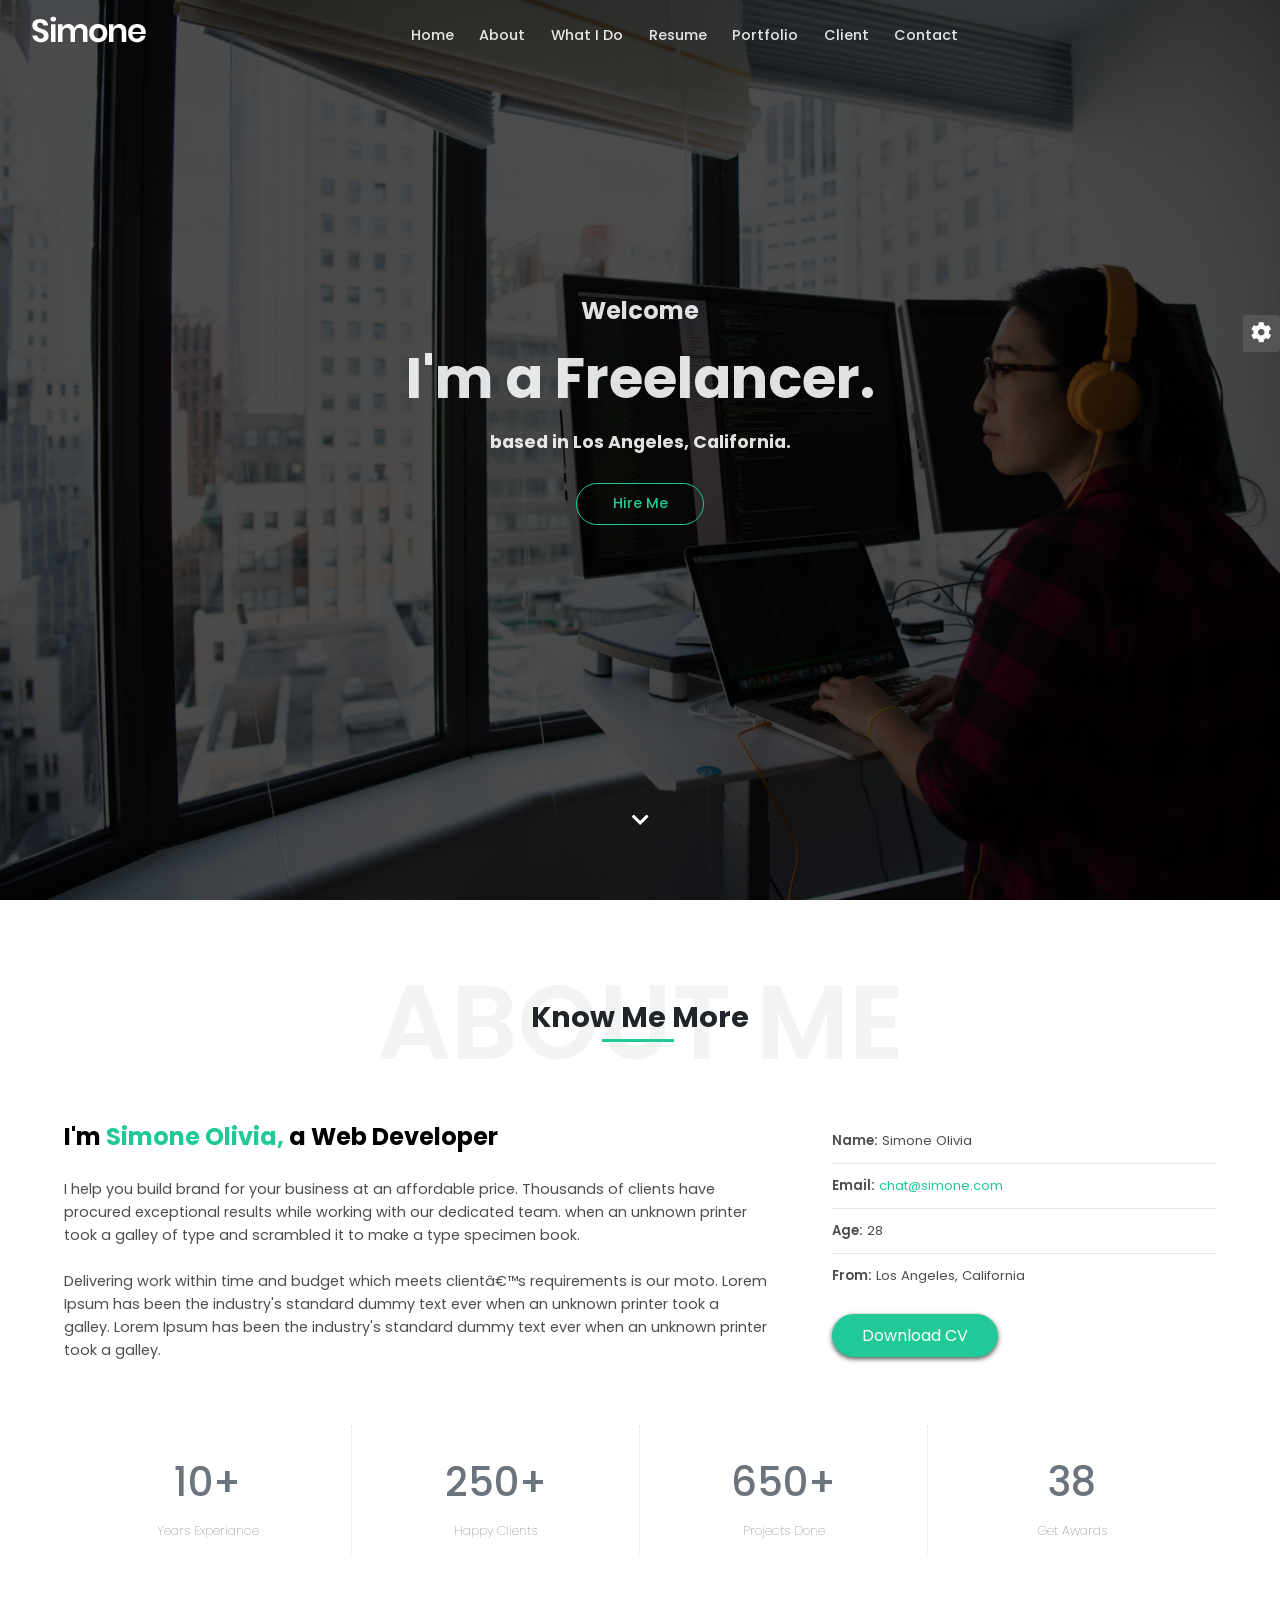
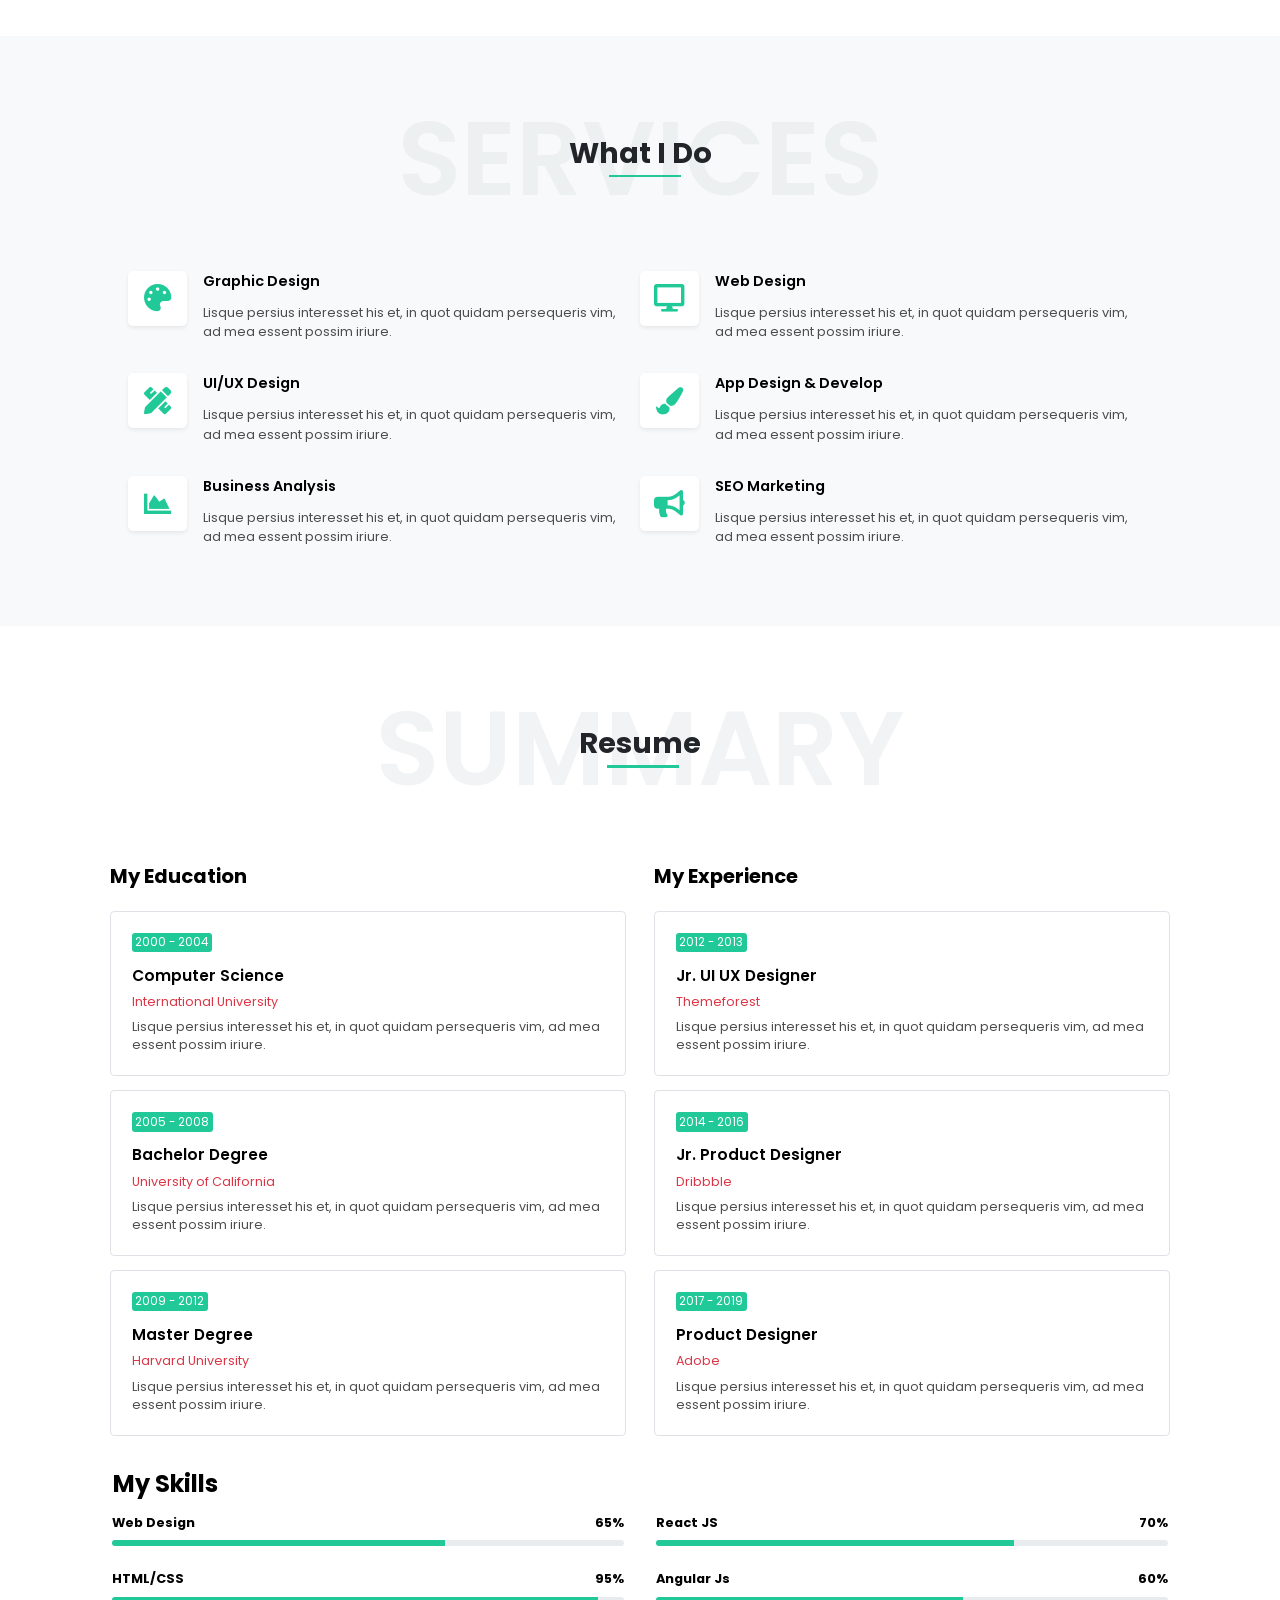
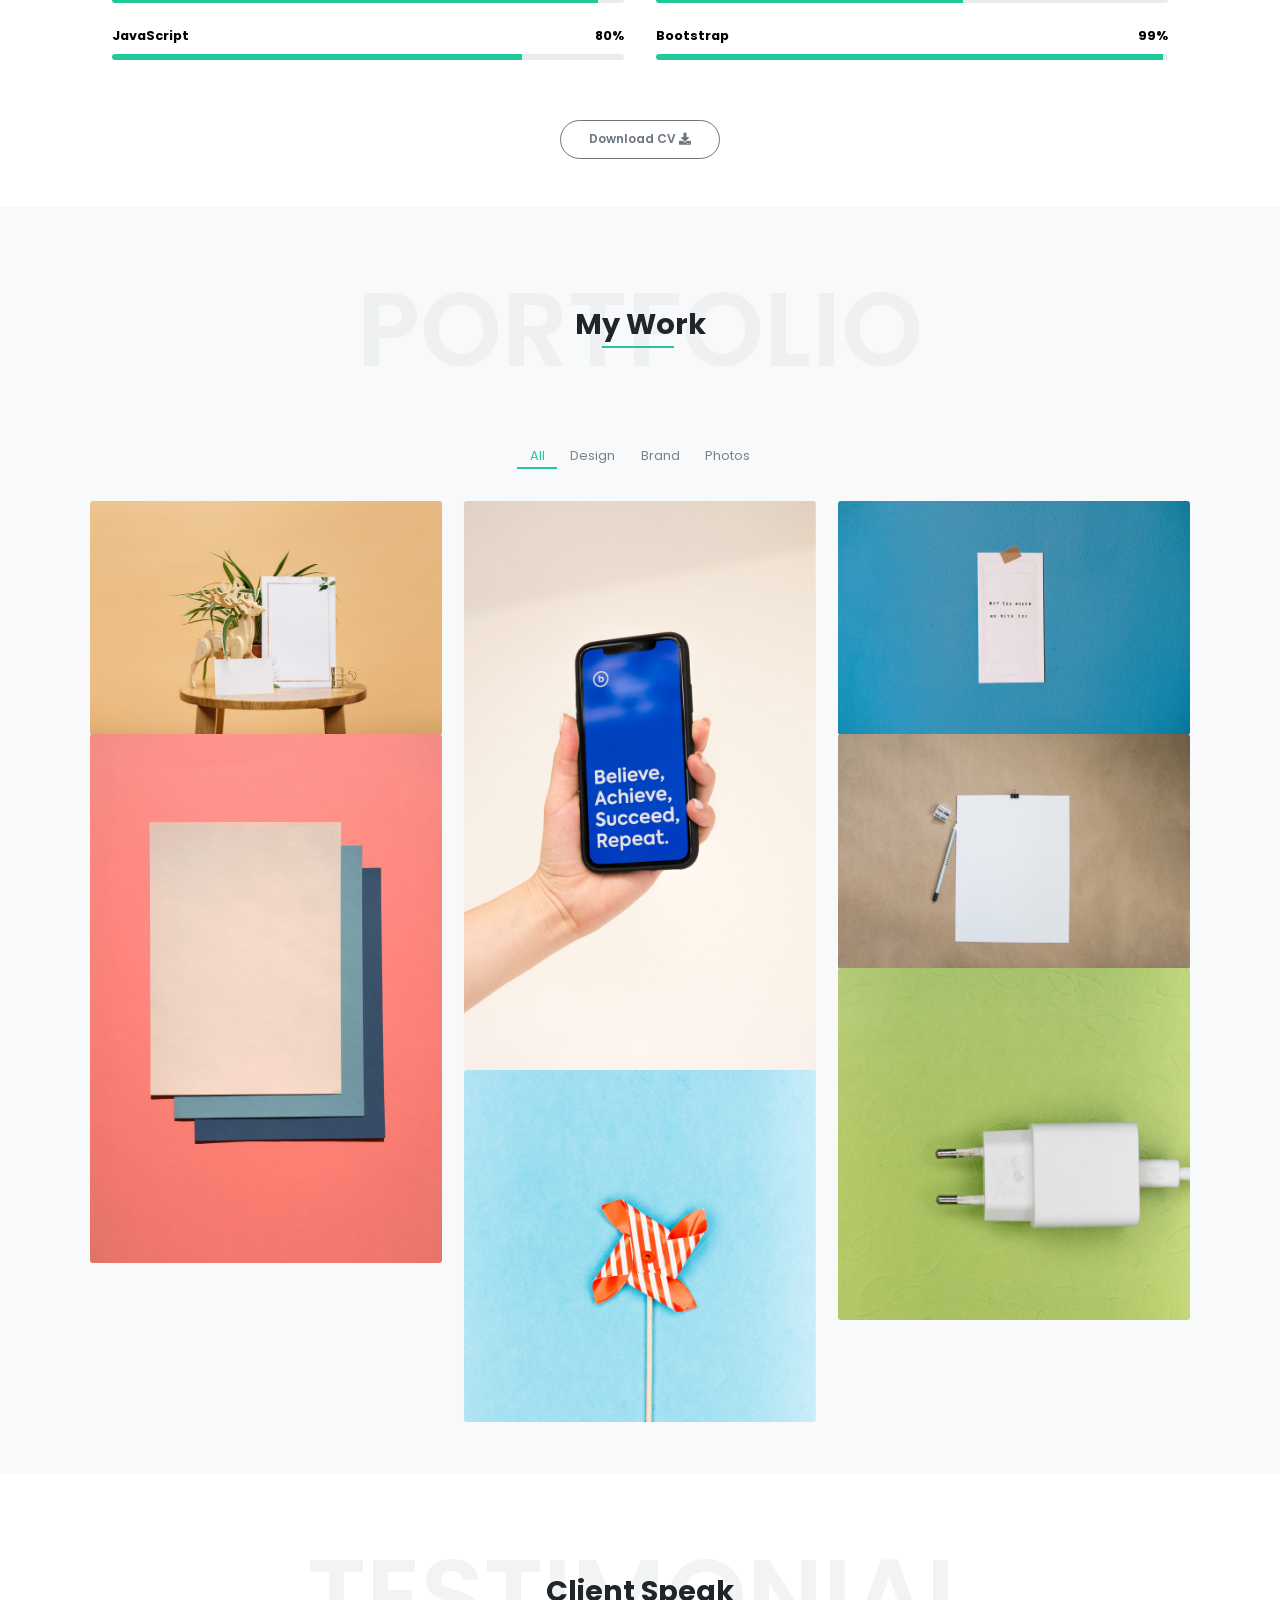
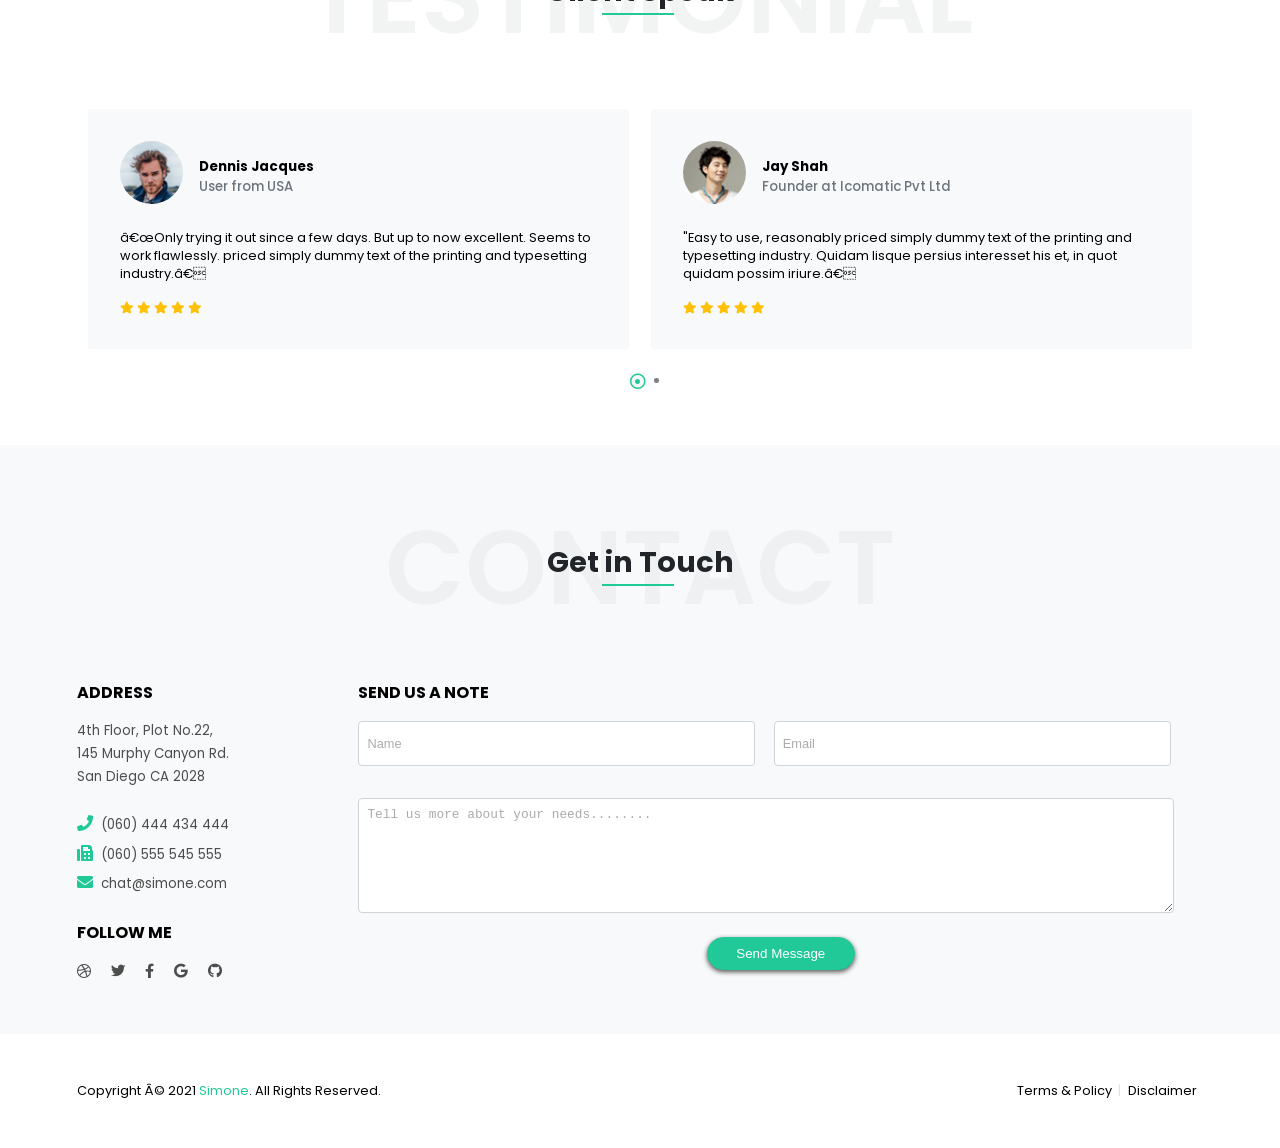
==== commit b85642b9: "updates" ====
--- a/home.html
+++ b/home.html
@@ -78,7 +78,7 @@
             <h3>10+</h3>
             <h4>Years Experiance</h4>
         </div>
-        <div class="bord-right for-width">
+        <div class="bord-right for-width border-0">
             <h3>250+</h3>
             <h4>Happy Clients</h4>
         </div>
--- a/css/style.css
+++ b/css/style.css
@@ -710,25 +710,25 @@
 
 .position3 {
     position: absolute;
-    top: 240px;
+    top: 24%;
     left: 0;
 }
 
 .position4 {
     position: absolute;
-    top: 240px;
+    top: 24%;
     right: 0;
 }
 
 .position5 {
     position: absolute;
-    top: 480px;
+    top: 48%;
     right: 0;
 }
 
 .position6 {
     position: absolute;
-    top: 575px;
+    top: 58.5%;
     left: 50%;
     -webkit-transform: translateX(-50%);
     -ms-transform: translateX(-50%);
@@ -1165,6 +1165,10 @@
         font-size: 1rem;
     }
 
+    .border-0 {
+        border-right: none;
+    }
+
     .for-width {
         width: 50%;
         margin: 0rem 0;
@@ -1521,6 +1525,10 @@
         width: 70%;
     }
 
+    .border-0 {
+        border-right: none;
+    }
+
     .for-width {
         width: 50%;
         margin: 0rem 0;
@@ -2132,25 +2140,25 @@
 
     .position3 {
         position: absolute;
-        top: 220px;
+        top: 25%;
         left: 0;
     }
 
     .position4 {
         position: absolute;
-        top: 220px;
+        top: 25%;
         right: 0;
     }
 
     .position5 {
         position: absolute;
-        top: 440px;
+        top: 50%;
         right: 0;
     }
 
     .position6 {
         position: absolute;
-        top: 547px;
+        top: 61%;
         left: 50%;
         -webkit-transform: translateX(-50%);
         -ms-transform: translateX(-50%);
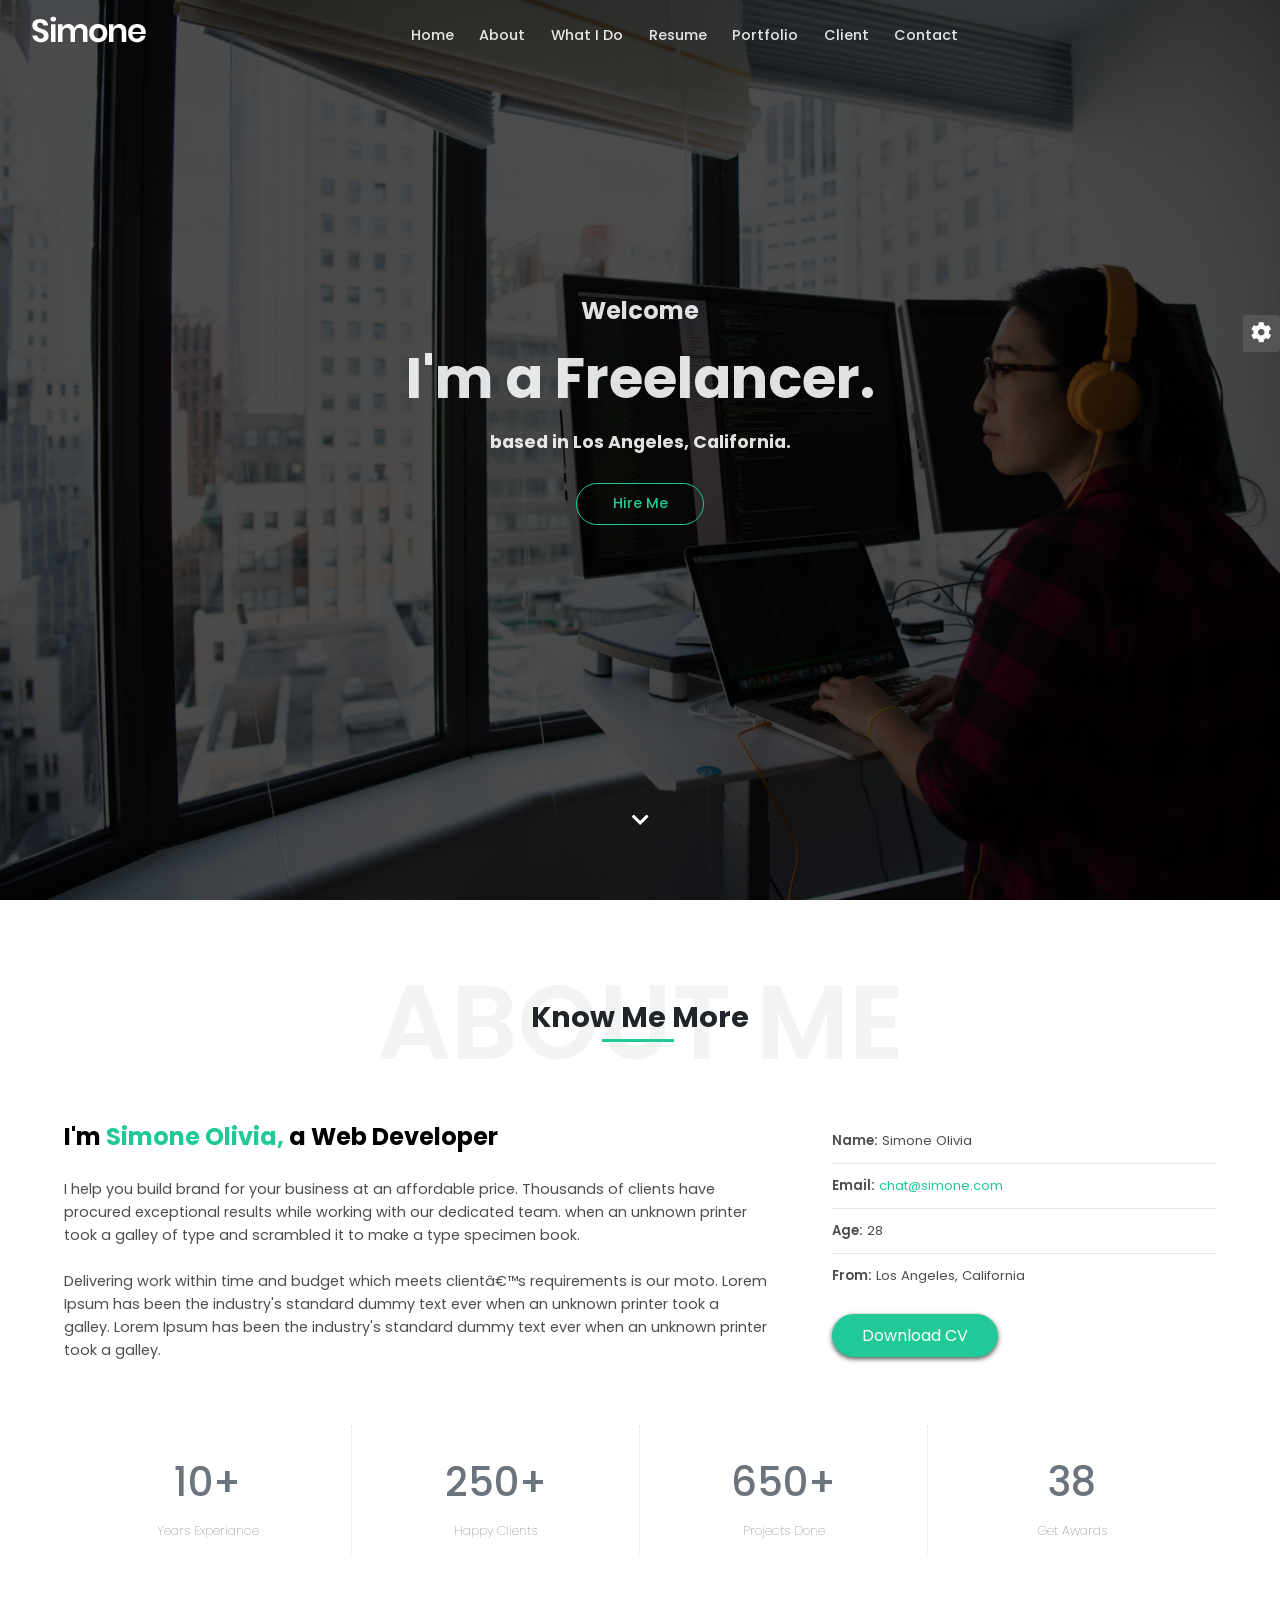
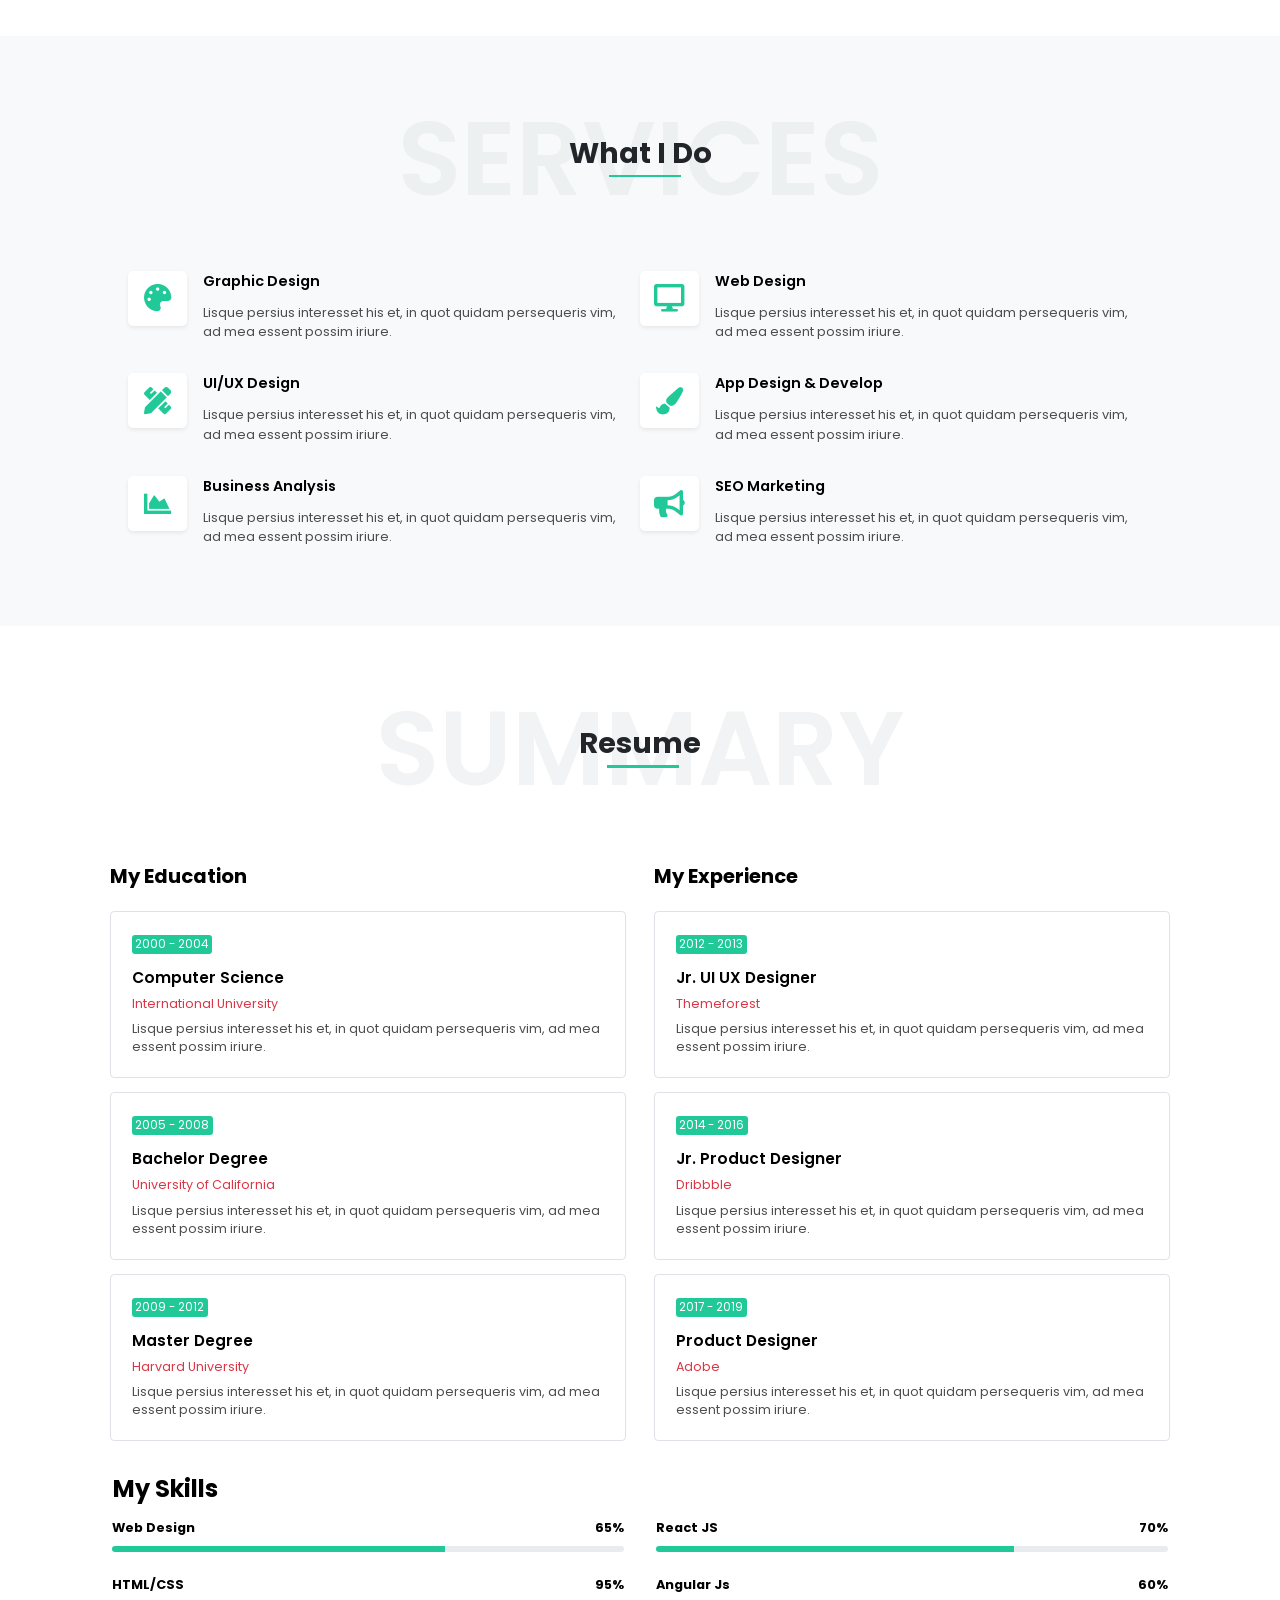
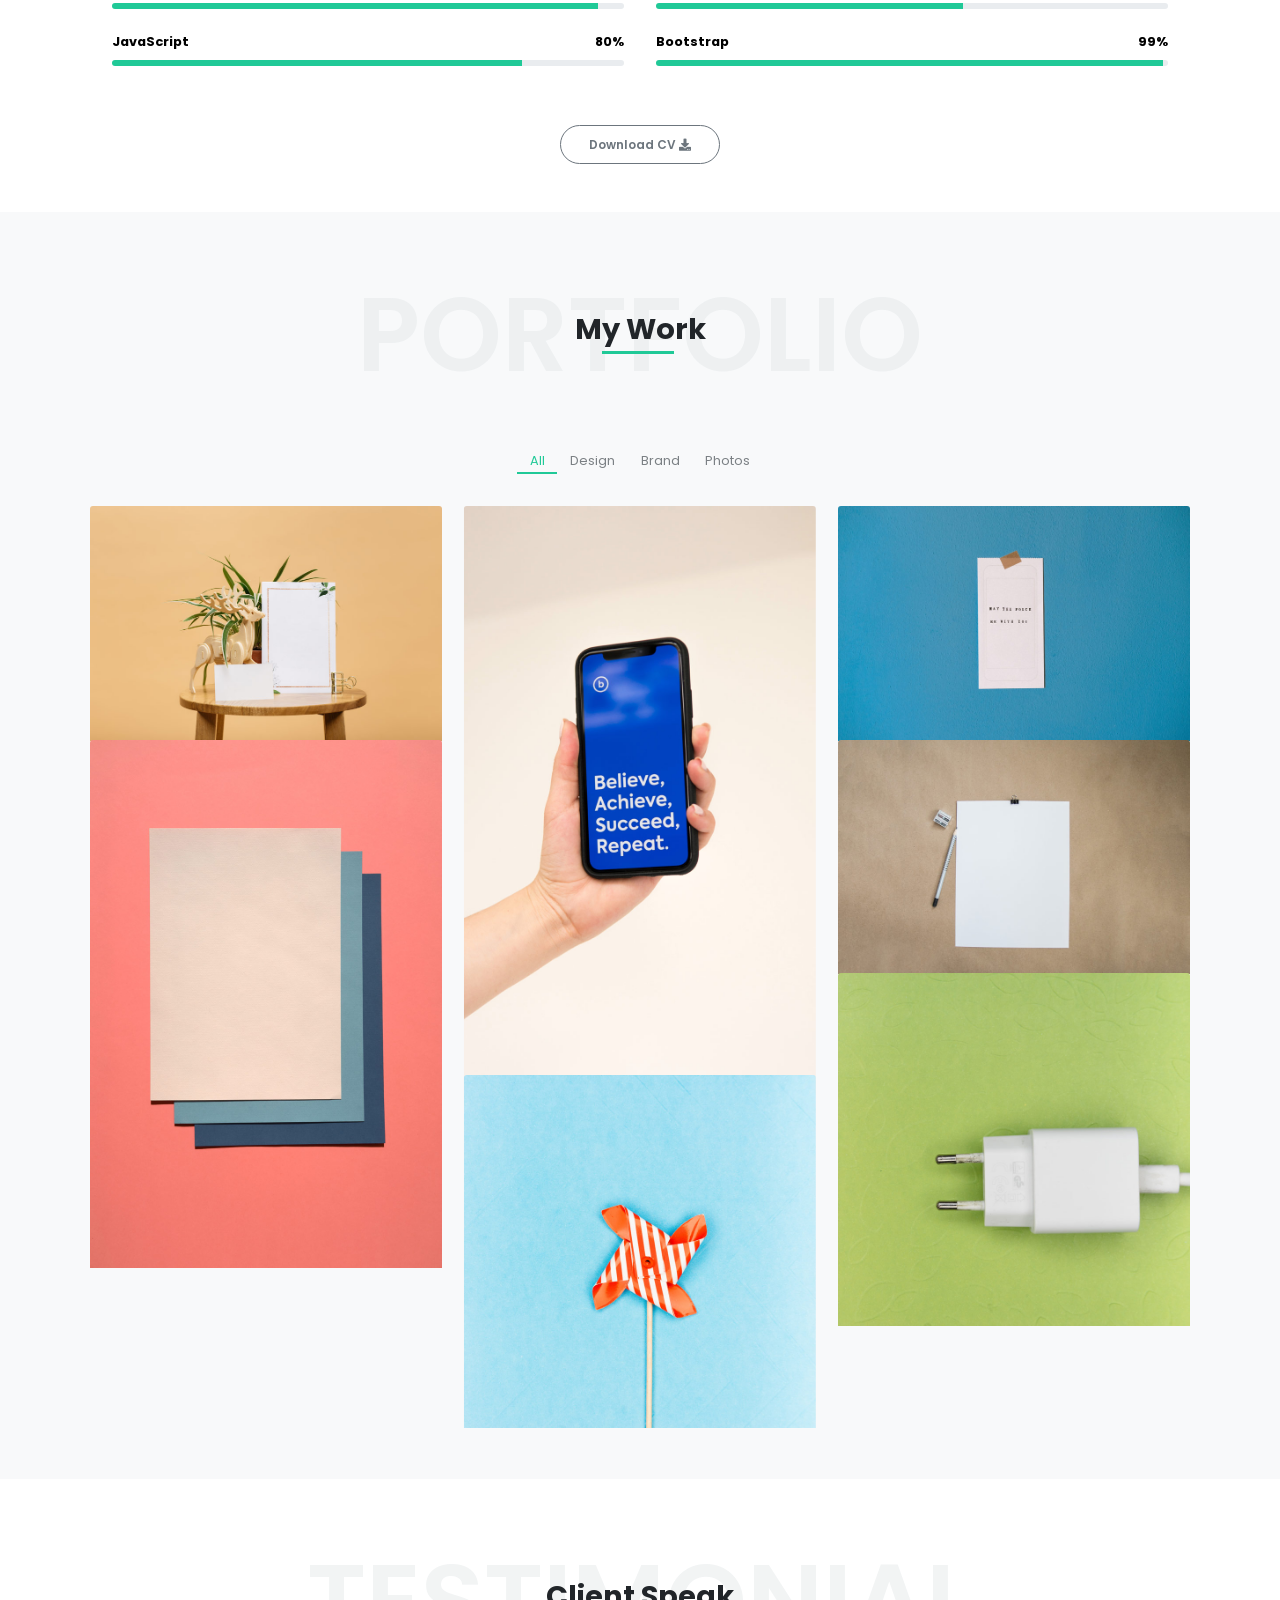
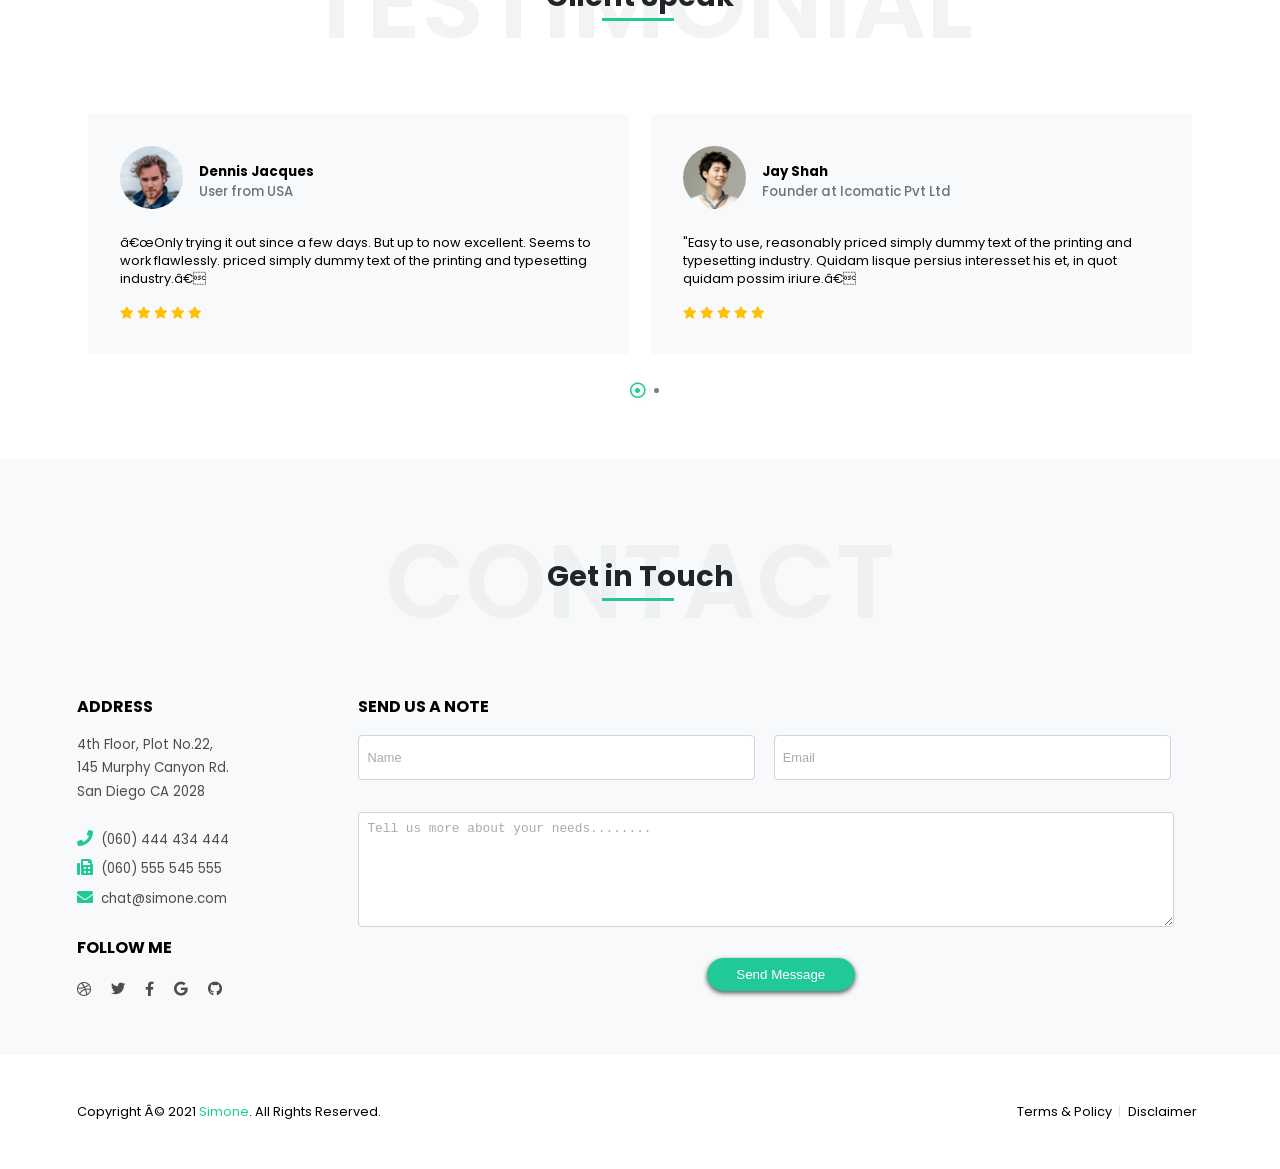
==== commit 5862b99a: "Update home.html" ====
--- a/home.html
+++ b/home.html
@@ -1,5 +1,5 @@
-<html>
-
+<!DOCTYPE html>
+<html lang="en">
 <head>
     <title>Simone - Personal Portfolio Template</title>
     <link rel="stylesheet" href="css/all.min.css">
@@ -43,7 +43,7 @@
         </div>
     </section>
 
-    <section class="about" id="about">
+    <section class="about" id="about"> 
         <h2 class="layer2">Know Me More</h2>
         <span class="layer1">ABOUT ME</span>
         <div class="about-content">
@@ -511,4 +511,4 @@
 
 </body>
 
-</html>+</html>
